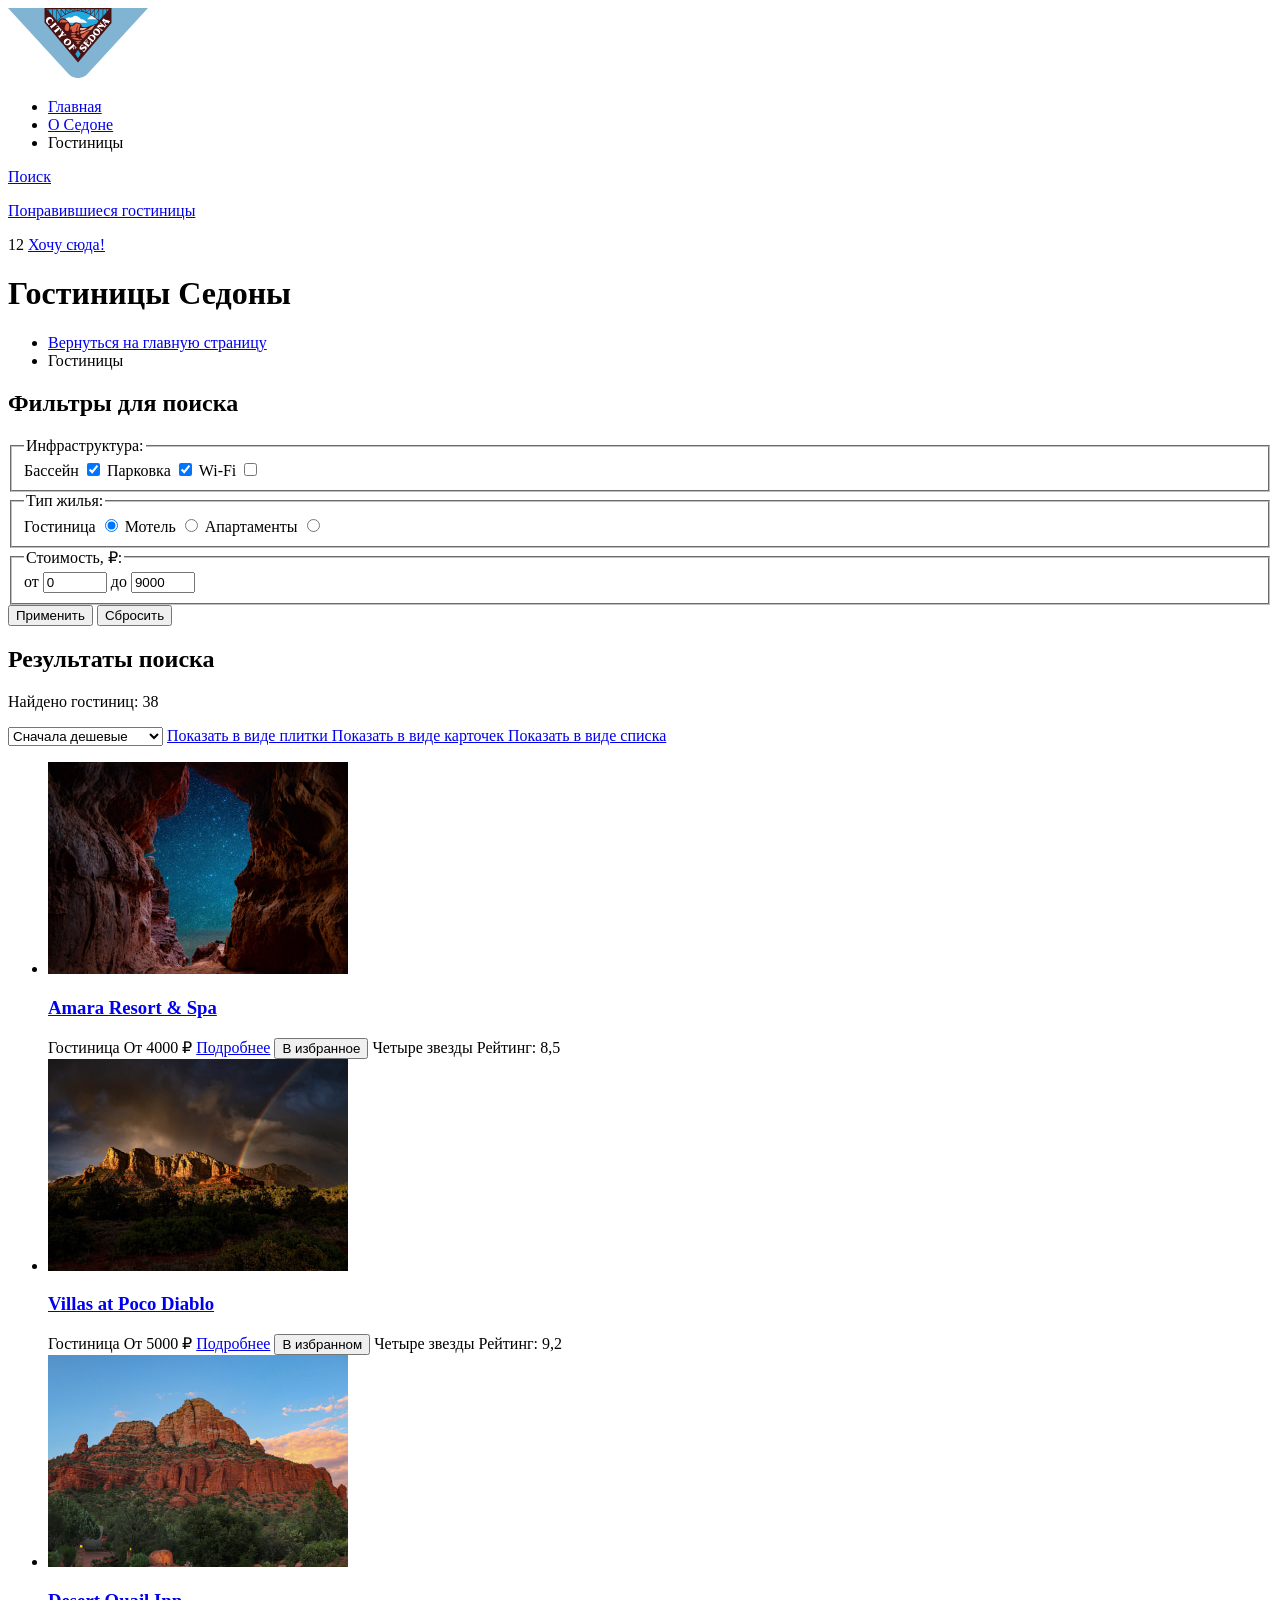
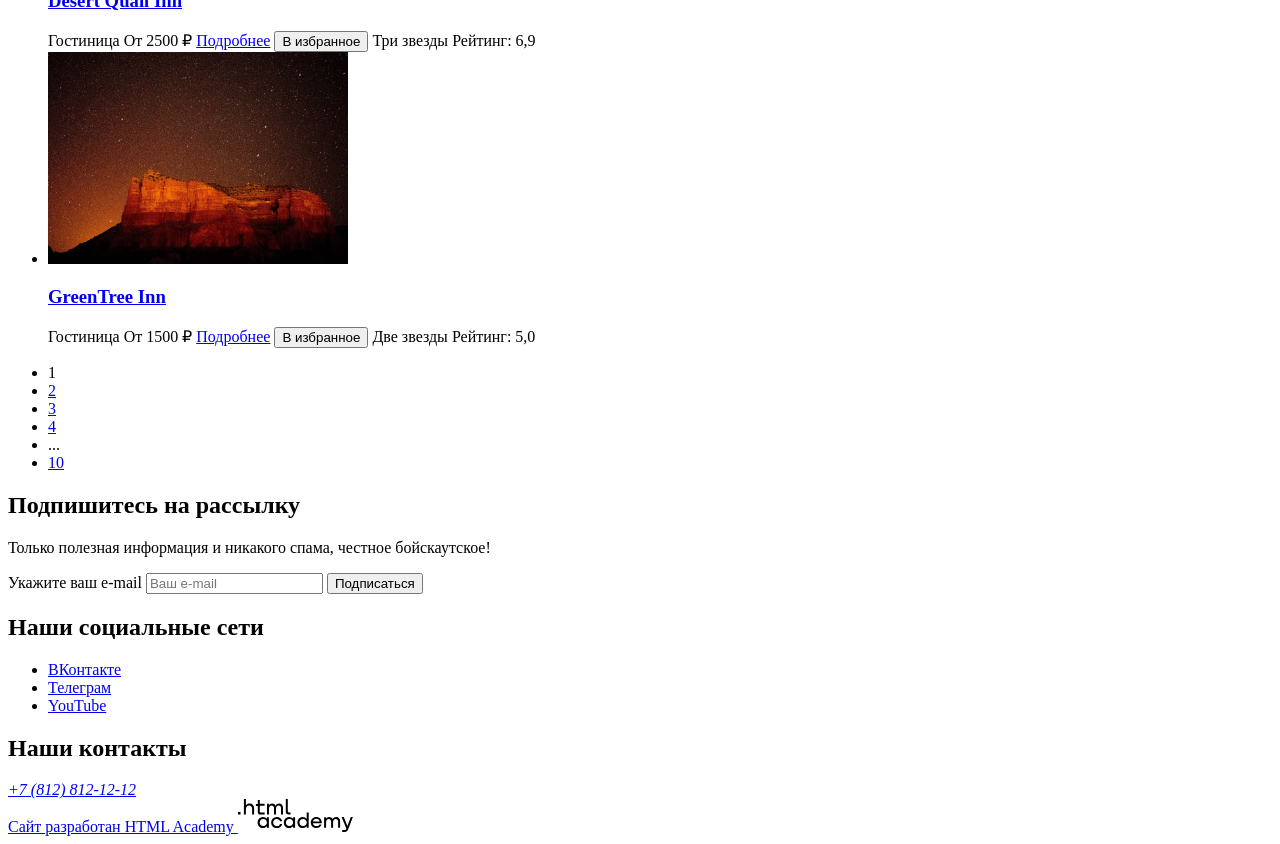
==== catalog.html @ fbaac744 "Добавляет разметку всех страниц и графику" ====
<!DOCTYPE html>
<html lang="ru">
  <head>
    <meta charset="utf-8">
    <title>
      HTML Academy: Седона
    </title>
  </head>
  <body>
    <header class="page-header">
      <a class="header-logo" href="index.html">
        <img class="header-logo-image" src="images/content/sedona-logo.svg" width="140" height="70" alt="Логотип города Седона">
      </a>
      <nav class="navigation">
        <ul class="navigation-list">
          <li class="navigation-item">
            <a href="index.html" class="navigation-link">
              Главная
            </a>
          </li>
          <li class="navigation-item">
            <a href="#" class="navigation-link">
              О Седоне
            </a>
          </li>
          <li class="navigation-item">
            <a class="navigation-link navigation-link-current">
              Гостиницы
            </a>
          </li>
        </ul>
        <a href="#" class="navigation-link">
          <p class="visually-hidden">
            Поиск
          </p>
        </a>
        <a href="#" class="navigation-link">
          <p class="visually-hidden">
            Понравившиеся гостиницы
          </p>
        </a>
        <span class="hotel-number">
          12
        </span>
        <a href="#" class="button">
          Хочу сюда!
        </a>
      </nav>
    </header>
    <main class="main-catalog">
      <header class="main-header">
        <h1 class="main-header-title">
          Гостиницы Седоны
        </h1>
        <ul class="breadcrumbs">
          <li class="breadcrumbs-item">
            <a class="breadcrumbs-link" href="index.html">
              Вернуться на главную страницу
            </a>
          </li>
          <li class="breadcrumbs-item">
            <a class="breadcrumbs-link">
              Гостиницы
            </a>
          </li>
        </ul>
      </header>
      <section class="search-filters">
        <h2 class="visually-hidden">
          Фильтры для поиска
        </h2>
        <form class="search-form" action="https://echo.htmlacademy.ru/" method="get">
          <fieldset class="infrastructure-filters">
            <legend class="infrastructure-title">
              Инфраструктура:
            </legend>
            <label class="control-name" for="swimming-pool">
              Бассейн
            </label>
            <input class="control" type="checkbox" id="swimming-pool" name="swimming-pool" checked>
            <label class="control-name" for="parking">
              Парковка
            </label>
            <input class="control" type="checkbox" id="parking" name="parking" checked>
            <label class="control-name" for="wi-fi">
              Wi-Fi
            </label>
            <input class="control" type="checkbox" id="wi-fi" name="wi-fi">
          </fieldset>
          <fieldset class="housing-filters">
            <legend class="housing-title">
              Тип жилья:
            </legend>
            <label class="control-name" for="hotel">
              Гостиница
            </label>
            <input class="control" type="radio" name="housing-type" id="hotel" value="hotel" checked>
            <label class="control-name" for="motel">
              Мотель
            </label>
            <input class="control" type="radio" name="housing-type" id="motel" value="motel">
            <label class="control-name" for="apartment">
              Апартаменты
            </label>
            <input class="control" type="radio" name="housing-type" id="apartment" value="apartment">
          </fieldset>
          <fieldset class="price">
            <legend class="price-title">
              Стоимость, ₽:
            </legend>
            <label for="price-min">
              от
            </label>
            <input class="price-range" type="number" id="price-min" name="price-min" min="0" max="9000" value="0">
            <label for="price-max">
              до
            </label>
            <input class="price-range" type="number" id="price-max" name="price-max" min="0" max="9000" value="9000">
          </fieldset>
          <button class="button" type="submit">
            Применить
          </button>
          <button class="button" type="reset">
            Сбросить
          </button>
        </form>
      </section>
      <section class="hotels-found">
        <h2 class="visually-hidden">
          Результаты поиска
        </h2>
        <p class="hotels-number">
          Найдено гостиниц: 38
        </p>
        <select class="sort-order" name="sort-order" aria-label="Сортировка">
          <option value="cheap">Сначала дешевые</option>
          <option value="expensive">Сначала дорогие</option>
          <option value="popular">Сначала популярные</option>
        </select>
        <a href="catalog.html?view=tile" class="button button-active">
          <span class="visually-hidden">
            Показать в виде плитки
          </span>
        </a>
        <a href="catalog.html?view=card" class="button">
          <span class="visually-hidden">
            Показать в виде карточек
          </span>
        </a>
        <a href="catalog.html?view=list" class="button">
          <span class="visually-hidden">
            Показать в виде списка
          </span>
        </a>
        <ul class="housing-card-list">
          <li class="housing-card">
            <a class="housing-card-link" href="#">
              <img class="housing-card-image" src="images/content/amara-resort-spa.jpg" width="300" height="212" alt="Ущелье на фоне звёздного неба">
              <h3 class="housing-card-title">
                Amara Resort & Spa
              </h3>
            </a>
            <span class="housing-card-type">Гостиница</span>
            <span class="housing-card-price">От 4000 ₽</span>
            <a class="button" href="#">Подробнее</a>
            <button class="button add-to-favourite" type="button">
              В избранное
            </button>
            <span class="rating-stars">
              <span class="visually-hidden">Четыре звезды</span>
            </span>
            <span class="housing-card-rating">
              Рейтинг: 8,5
            </span>
          </li>
          <li class="housing-card">
            <a class="housing-card-link" href="#">
              <img class="housing-card-image" src="images/content/villas-poco-diablo.jpg" width="300" height="212" alt="Скалы на фоне радуги">
              <h3 class="housing-card-title">
                Villas at Poco Diablo
              </h3>
            </a>
            <span class="housing-card-type">Гостиница</span>
            <span class="housing-card-price">От 5000 ₽</span>
            <a class="button" href="#">Подробнее</a>
            <button class="button favourite" type="button">
              В избранном
            </button>
            <span class="rating-stars">
              <span class="visually-hidden">Четыре звезды</span>
            </span>
            <span class="housing-card-rating">
              Рейтинг: 9,2
            </span>
          </li>
          <li class="housing-card">
            <a class="housing-card-link" href="#">
              <img class="housing-card-image" src="images/content/desert-quail-inn.jpg" width="300" height="212" alt="Скалы, покрытые зеленью">
              <h3 class="housing-card-title">
                Desert Quail Inn
              </h3>
            </a>
            <span class="housing-card-type">Гостиница</span>
            <span class="housing-card-price">От 2500 ₽</span>
            <a class="button" href="#">Подробнее</a>
            <button class="button add-to-favourite" type="button">
              В избранное
            </button>
            <span class="rating-stars">
              <span class="visually-hidden">Три звезды</span>
            </span>
            <span class="housing-card-rating">
              Рейтинг: 6,9
            </span>
          </li>
          <li class="housing-card">
            <a class="housing-card-link" href="#">
              <img class="housing-card-image" src="images/content/greentree-inn.jpg" width="300" height="212" alt="Скалы на фоне звёздного неба">
              <h3 class="housing-card-title">
                GreenTree Inn
              </h3>
            </a>
            <span class="housing-card-type">Гостиница</span>
            <span class="housing-card-price">От 1500 ₽</span>
            <a class="button" href="#">Подробнее</a>
            <button class="button add-to-favourite" type="button">
              В избранное
            </button>
            <span class="rating-stars">
              <span class="visually-hidden">Две звезды</span>
            </span>
            <span class="housing-card-rating">
              Рейтинг: 5,0
            </span>
          </li>
        </ul>
        <ul class="pagination">
          <li class="pagination-item">
            <a class="pagination-link pagination-current">
              1
            </a>
          </li>
          <li class="pagination-item">
            <a class="pagination-link" href="#">
              2
            </a>
          </li>
          <li class="pagination-item">
            <a class="pagination-link" href="#">
              3
            </a>
          </li>
          <li class="pagination-item">
            <a class="pagination-link" href="#">
              4
            </a>
          </li>
          <li class="pagination-item">
            <span class="pagination-dots">
              ...
            </span>
          </li>
          <li class="pagination-item">
            <a class="pagination-link" href="#">
              10
            </a>
          </li>
        </ul>
      </section>
      <section class="subscription">
        <h2 class="subscription-title">
          Подпишитесь на рассылку
        </h2>
        <p class="subscription-subtitle">
          Только полезная информация и никакого спама, честное бойскаутское!
        </p>
        <form class="subscription-form" action="https://echo.htmlacademy.ru/" method="post">
          <label class="visually-hidden" for="user-email">
            Укажите ваш e-mail
          </label>
          <input class="email-field" type="email" name="user-email" id="user-email" placeholder="Ваш e-mail" required>
          <button class="button" type="submit">
            Подписаться
          </button>
        </form>
      </section>
    </main>
    <footer class="page-footer">
    <section class="socials">
      <h2 class="visually-hidden">
        Наши социальные сети
      </h2>
      <ul class="socials-list">
        <li class="socials-item">
          <a href="https://vk.com/htmlacademy">
            <span class="visually-hidden">
              ВКонтакте
            </span>
          </a>
        </li>
        <li class="socials-item">
          <a href="https://t.me/htmlacademy">
            <span class="visually-hidden">
              Телеграм
            </span>
          </a>
        </li>
        <li class="socials-item">
          <a href="https://www.youtube.com/user/htmlacademyru">
            <span class="visually-hidden" lang="en">
              YouTube
            </span>
          </a>
        </li>
      </ul>
    </section>
    <section class="contacts">
      <h2 class="visually-hidden">
        Наши контакты
      </h2>
      <address class="contacts-address">
        <a class="contacts-phone" href="tel:+78128121212">
          +7 (812) 812-12-12
        </a>
      </address>
    </section>
    <a class="developer-link" href="https://htmlacademy.ru/intensive/htmlcss">
      <span class="visually-hidden">
        Сайт разработан HTML Academy
      </span>
      <img class="html-academy-logo" src="images/content/html-academy-logo.svg" width="115" height="33" alt="Логотип разработчика">
    </a>
    </footer>
  </body>
</html>
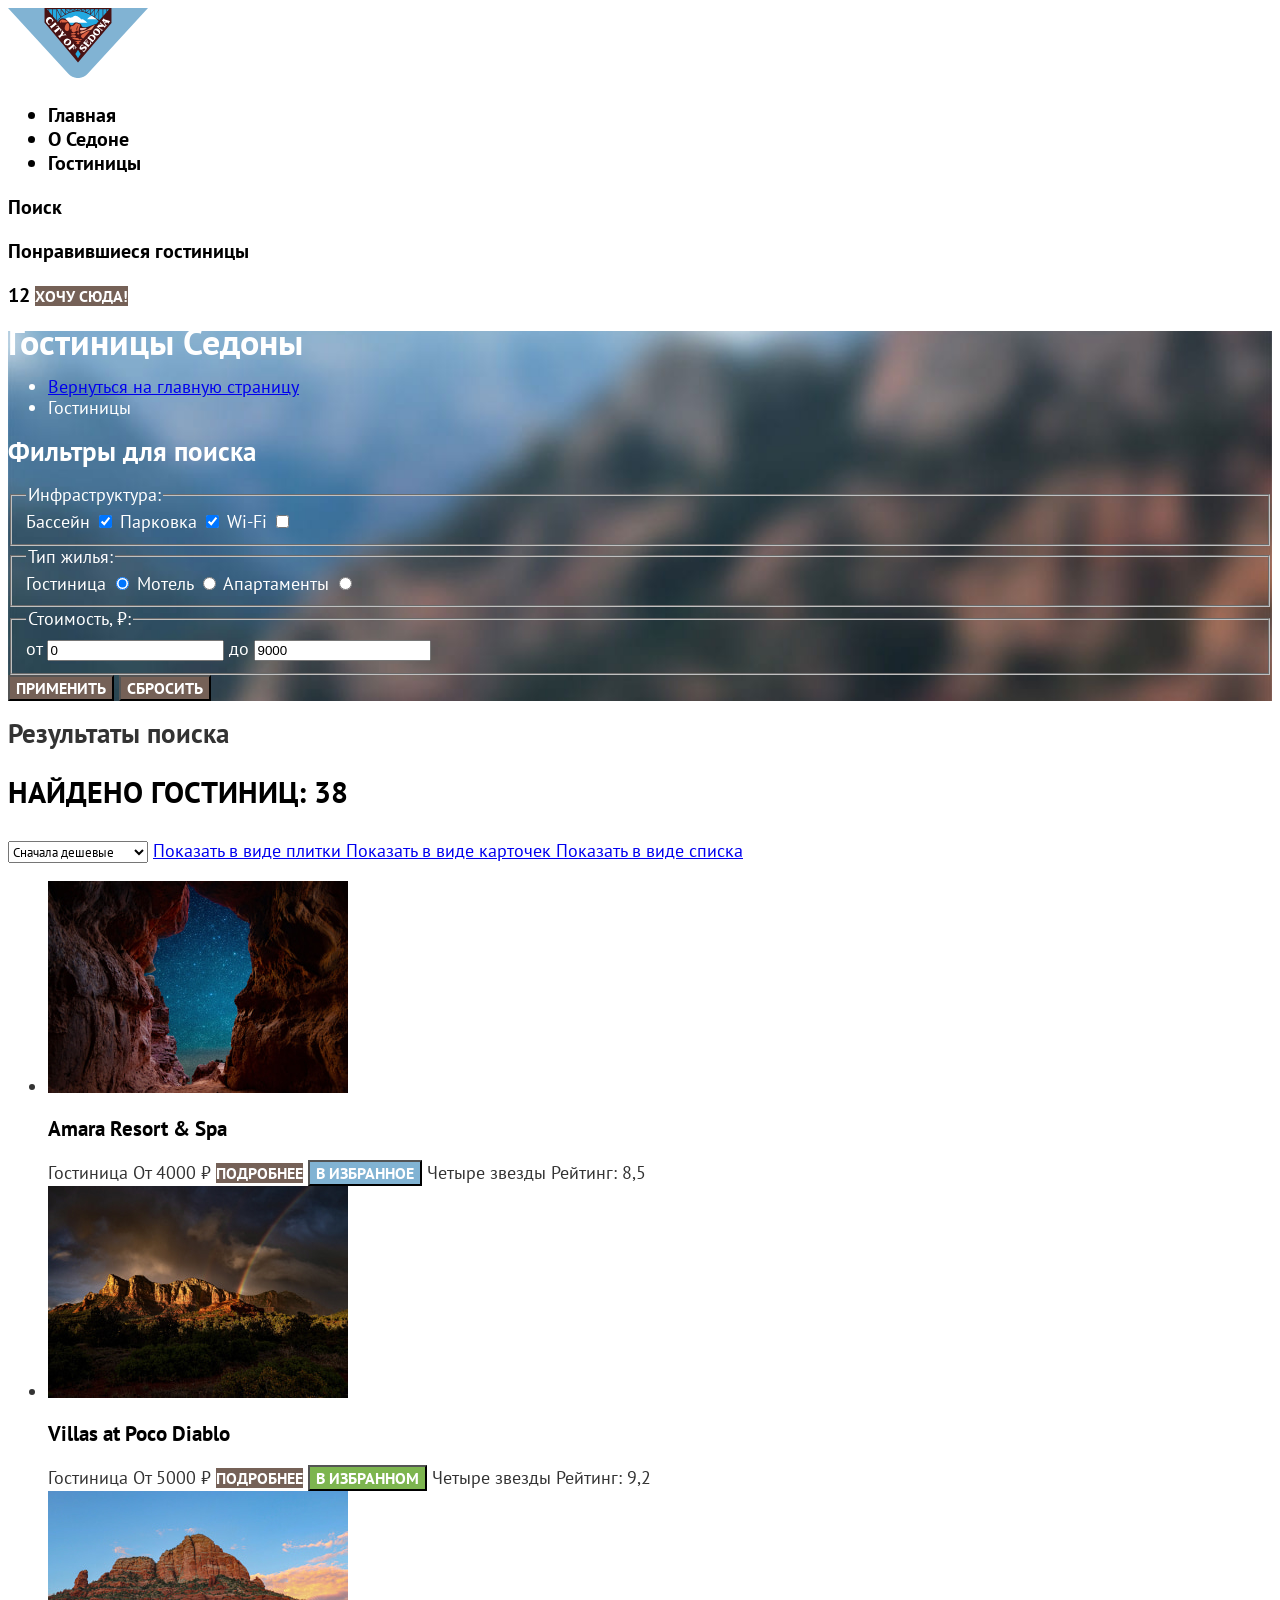
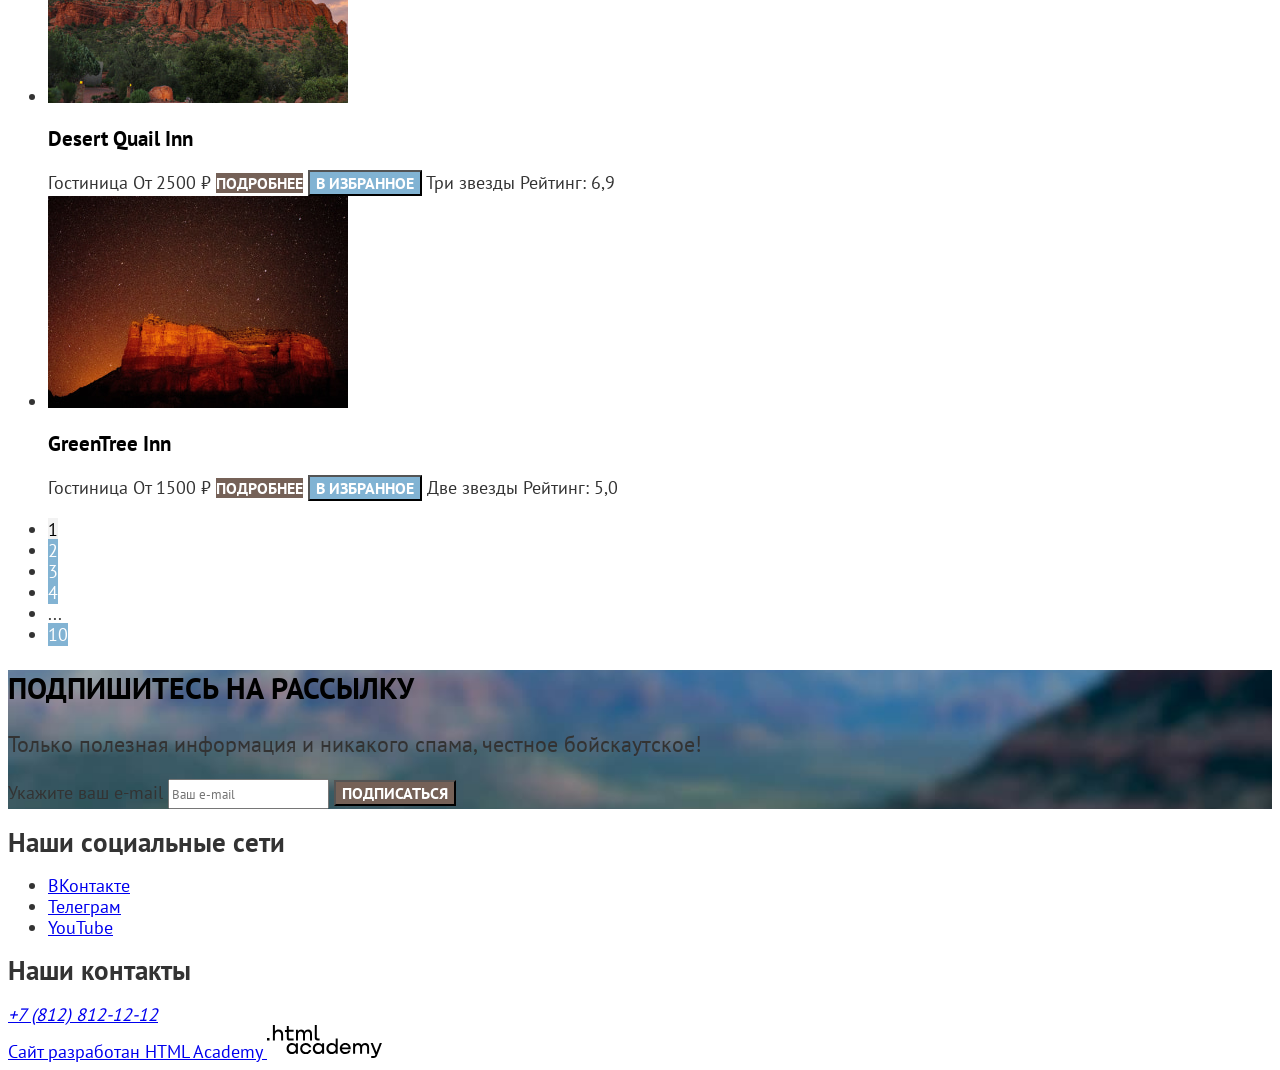
==== commit eb78f14d: "Исправляет разметку, добавляет базовую стилизацию" ====
--- a/catalog.html
+++ b/catalog.html
@@ -5,6 +5,7 @@
     <title>
       HTML Academy: Седона
     </title>
+    <link rel="stylesheet" href="styles/styles.css">
   </head>
   <body>
     <header class="page-header">
@@ -48,106 +49,111 @@
       </nav>
     </header>
     <main class="main-catalog">
-      <header class="main-header">
-        <h1 class="main-header-title">
-          Гостиницы Седоны
-        </h1>
-        <ul class="breadcrumbs">
-          <li class="breadcrumbs-item">
-            <a class="breadcrumbs-link" href="index.html">
-              Вернуться на главную страницу
-            </a>
-          </li>
-          <li class="breadcrumbs-item">
-            <a class="breadcrumbs-link">
-              Гостиницы
-            </a>
-          </li>
-        </ul>
-      </header>
-      <section class="search-filters">
-        <h2 class="visually-hidden">
-          Фильтры для поиска
-        </h2>
-        <form class="search-form" action="https://echo.htmlacademy.ru/" method="get">
-          <fieldset class="infrastructure-filters">
-            <legend class="infrastructure-title">
-              Инфраструктура:
-            </legend>
-            <label class="control-name" for="swimming-pool">
-              Бассейн
-            </label>
-            <input class="control" type="checkbox" id="swimming-pool" name="swimming-pool" checked>
-            <label class="control-name" for="parking">
-              Парковка
-            </label>
-            <input class="control" type="checkbox" id="parking" name="parking" checked>
-            <label class="control-name" for="wi-fi">
-              Wi-Fi
-            </label>
-            <input class="control" type="checkbox" id="wi-fi" name="wi-fi">
-          </fieldset>
-          <fieldset class="housing-filters">
-            <legend class="housing-title">
-              Тип жилья:
-            </legend>
-            <label class="control-name" for="hotel">
-              Гостиница
-            </label>
-            <input class="control" type="radio" name="housing-type" id="hotel" value="hotel" checked>
-            <label class="control-name" for="motel">
-              Мотель
-            </label>
-            <input class="control" type="radio" name="housing-type" id="motel" value="motel">
-            <label class="control-name" for="apartment">
-              Апартаменты
-            </label>
-            <input class="control" type="radio" name="housing-type" id="apartment" value="apartment">
-          </fieldset>
-          <fieldset class="price">
-            <legend class="price-title">
-              Стоимость, ₽:
-            </legend>
-            <label for="price-min">
-              от
-            </label>
-            <input class="price-range" type="number" id="price-min" name="price-min" min="0" max="9000" value="0">
-            <label for="price-max">
-              до
-            </label>
-            <input class="price-range" type="number" id="price-max" name="price-max" min="0" max="9000" value="9000">
-          </fieldset>
-          <button class="button" type="submit">
-            Применить
-          </button>
-          <button class="button" type="reset">
-            Сбросить
-          </button>
-        </form>
-      </section>
-      <section class="hotels-found">
+      <div class="search-wrapper">
+        <header class="main-header color-second">
+          <h1 class="main-header-title">
+            Гостиницы Седоны
+          </h1>
+          <ul class="breadcrumbs">
+            <li class="breadcrumbs-item">
+              <a class="breadcrumbs-link" href="index.html">
+                Вернуться на главную страницу
+              </a>
+            </li>
+            <li class="breadcrumbs-item">
+              <a class="breadcrumbs-link">
+                Гостиницы
+              </a>
+            </li>
+          </ul>
+        </header>
+        <section class="search-filters color-second">
+          <h2 class="visually-hidden">
+            Фильтры для поиска
+          </h2>
+          <form class="search-form" action="https://echo.htmlacademy.ru/" method="get">
+            <fieldset class="infrastructure-filters">
+              <legend class="infrastructure-title">
+                Инфраструктура:
+              </legend>
+              <label class="control-name" for="swimming-pool">
+                Бассейн
+              </label>
+              <input class="control" type="checkbox" id="swimming-pool" name="swimming-pool" checked>
+              <label class="control-name" for="parking">
+                Парковка
+              </label>
+              <input class="control" type="checkbox" id="parking" name="parking" checked>
+              <label class="control-name" for="wi-fi">
+                Wi-Fi
+              </label>
+              <input class="control" type="checkbox" id="wi-fi" name="wi-fi">
+            </fieldset>
+            <fieldset class="housing-filters">
+              <legend class="housing-title">
+                Тип жилья:
+              </legend>
+              <label class="control-name" for="hotel">
+                Гостиница
+              </label>
+              <input class="control" type="radio" name="housing-type" id="hotel" value="hotel" checked>
+              <label class="control-name" for="motel">
+                Мотель
+              </label>
+              <input class="control" type="radio" name="housing-type" id="motel" value="motel">
+              <label class="control-name" for="apartment">
+                Апартаменты
+              </label>
+              <input class="control" type="radio" name="housing-type" id="apartment" value="apartment">
+            </fieldset>
+            <fieldset class="price">
+              <legend class="price-title">
+                Стоимость, ₽:
+              </legend>
+              <label for="price-min">
+                от
+              </label>
+              <input class="price-range" type="number" id="price-min" name="price-min" min="0" value="0">
+              <label for="price-max">
+                до
+              </label>
+              <input class="price-range" type="number" id="price-max" name="price-max" min="0" value="9000">
+            </fieldset>
+            <button class="button" type="submit">
+              Применить
+            </button>
+            <button class="button" type="reset">
+              Сбросить
+            </button>
+          </form>
+        </section>
+      </div>
+      <section class="search-results">
         <h2 class="visually-hidden">
           Результаты поиска
         </h2>
-        <p class="hotels-number">
-          Найдено гостиниц: 38
+        <p class="search-results-title">
+          Найдено гостиниц:
+          <span class="hotels-number">
+            38
+          </span>
         </p>
         <select class="sort-order" name="sort-order" aria-label="Сортировка">
           <option value="cheap">Сначала дешевые</option>
           <option value="expensive">Сначала дорогие</option>
           <option value="popular">Сначала популярные</option>
         </select>
-        <a href="catalog.html?view=tile" class="button button-active">
+        <a href="catalog.html?view=tile" class="view-button button-active">
           <span class="visually-hidden">
             Показать в виде плитки
           </span>
         </a>
-        <a href="catalog.html?view=card" class="button">
+        <a href="catalog.html?view=card" class="view-button">
           <span class="visually-hidden">
             Показать в виде карточек
           </span>
         </a>
-        <a href="catalog.html?view=list" class="button">
+        <a href="catalog.html?view=list" class="view-button">
           <span class="visually-hidden">
             Показать в виде списка
           </span>
@@ -286,7 +292,6 @@
       </section>
     </main>
     <footer class="page-footer">
-    <section class="socials">
       <h2 class="visually-hidden">
         Наши социальные сети
       </h2>
@@ -313,8 +318,6 @@
           </a>
         </li>
       </ul>
-    </section>
-    <section class="contacts">
       <h2 class="visually-hidden">
         Наши контакты
       </h2>
@@ -323,13 +326,12 @@
           +7 (812) 812-12-12
         </a>
       </address>
-    </section>
-    <a class="developer-link" href="https://htmlacademy.ru/intensive/htmlcss">
-      <span class="visually-hidden">
-        Сайт разработан HTML Academy
-      </span>
-      <img class="html-academy-logo" src="images/content/html-academy-logo.svg" width="115" height="33" alt="Логотип разработчика">
-    </a>
+      <a class="developer-link" href="https://htmlacademy.ru/intensive/htmlcss">
+        <span class="visually-hidden">
+          Сайт разработан HTML Academy
+        </span>
+        <img class="html-academy-logo" src="images/content/html-academy-logo.svg" width="115" height="33" alt="Логотип разработчика">
+      </a>
     </footer>
   </body>
 </html>
--- a/styles/styles.css
+++ b/styles/styles.css
@@ -0,0 +1,162 @@
+@font-face {
+  font-family: "PT Sans";
+  font-style: normal;
+  font-weight: 400;
+  src: url(../fonts/ptsans-400.woff2) format("woff2");
+  font-display: swap;
+}
+
+@font-face {
+  font-family: "PT Sans";
+  font-style: normal;
+  font-weight: 700;
+  src: url(../fonts/ptsans-700.woff2) format("woff2");
+  font-display: swap;
+}
+
+body {
+  font-family: "PT Sans", "Arial", sans-serif;
+  font-size: 18px;
+  line-height: 21px;
+  font-weight: 400;
+  color: #333333;
+  background-color: #ffffff;
+}
+
+.page-header {
+  font-size: 20px;
+  line-height: 24px;
+  font-weight: 700;
+  color: #000000;
+}
+
+.navigation-link {
+  color: inherit;
+  text-decoration: none;
+}
+
+.button {
+  font-family: inherit;
+  font-size: 16px;
+  line-height: 20px;
+  font-weight: 700;
+  color: #ffffff;
+  background-color: #756157;
+  text-decoration: none;
+  text-transform: uppercase;
+}
+
+.favourite {
+  background-color: #7db54f;
+}
+
+.add-to-favourite {
+  background-color: #81B3D3;
+}
+
+.hero {
+  background-color: #8db7cf;
+  background-image: url("../images/background/hero-background.jpg"), url("../images/background/divider.svg");
+  background-position: center top, center bottom;
+  background-size: cover, 100% auto;
+  background-repeat: no-repeat, no-repeat;
+}
+
+.advantages-item {
+  background-color: #f0f6fa;
+}
+
+.advantages-item:first-child,
+.advantages-item:last-child {
+  background-color: #82b3d3;
+}
+
+.advantages-item:nth-child(3) {
+  background-color: #e6f0f6;
+}
+
+.services-item:first-child,
+.services-item:last-child {
+  background-color: #f0f6fa;
+}
+
+.subscription {
+  background-color: #81B3D3;
+  background-image: url(../images/background/subscribe-background.jpg);
+  background-position: center center;
+  background-size: cover;
+  background-repeat: no-repeat;
+}
+
+.search-wrapper {
+  background-color: #81B3D3;
+  background-image: url(../images/background/catalog-background.jpg);
+  background-position: center center;
+  background-size: cover;
+  background-repeat: no-repeat;
+}
+
+.advantages-title,
+.services-title,
+.apartment-search-title,
+.subscription-title,
+.search-results-title {
+  font-size: 30px;
+  line-height: 36px;
+  font-weight: 700;
+  color: #000000;
+  text-transform: uppercase;
+}
+
+.advantages-subtitle,
+.services-subtitle,
+.apartment-search-subtitle,
+.subscription-subtitle {
+  font-size: 22px;
+  line-height: 26px;
+}
+
+.advantages-item-title,
+.services-item-title {
+  font-size: 24px;
+  line-height: 28px;
+  font-weight: 700;
+  color: #000000;
+  text-transform: uppercase;
+}
+
+.search-button,
+.subscription-button {
+  font-size: 20px;
+  line-height: 36px;
+}
+
+.email-field,
+.price {
+  font-family: inherit;
+  line-height: 24px;
+}
+
+.sort-order {
+  font-family: inherit;
+}
+
+.color-second {
+  color: #ffffff;
+}
+
+.pagination-link {
+  color: #ffffff;
+  background-color: #82b3d3;
+  text-decoration: none;
+}
+
+.housing-card-link {
+  color: #000000;
+  text-decoration: none;
+}
+
+.pagination-current {
+  color: #000000;
+  background-color: #f2f2f2;
+}
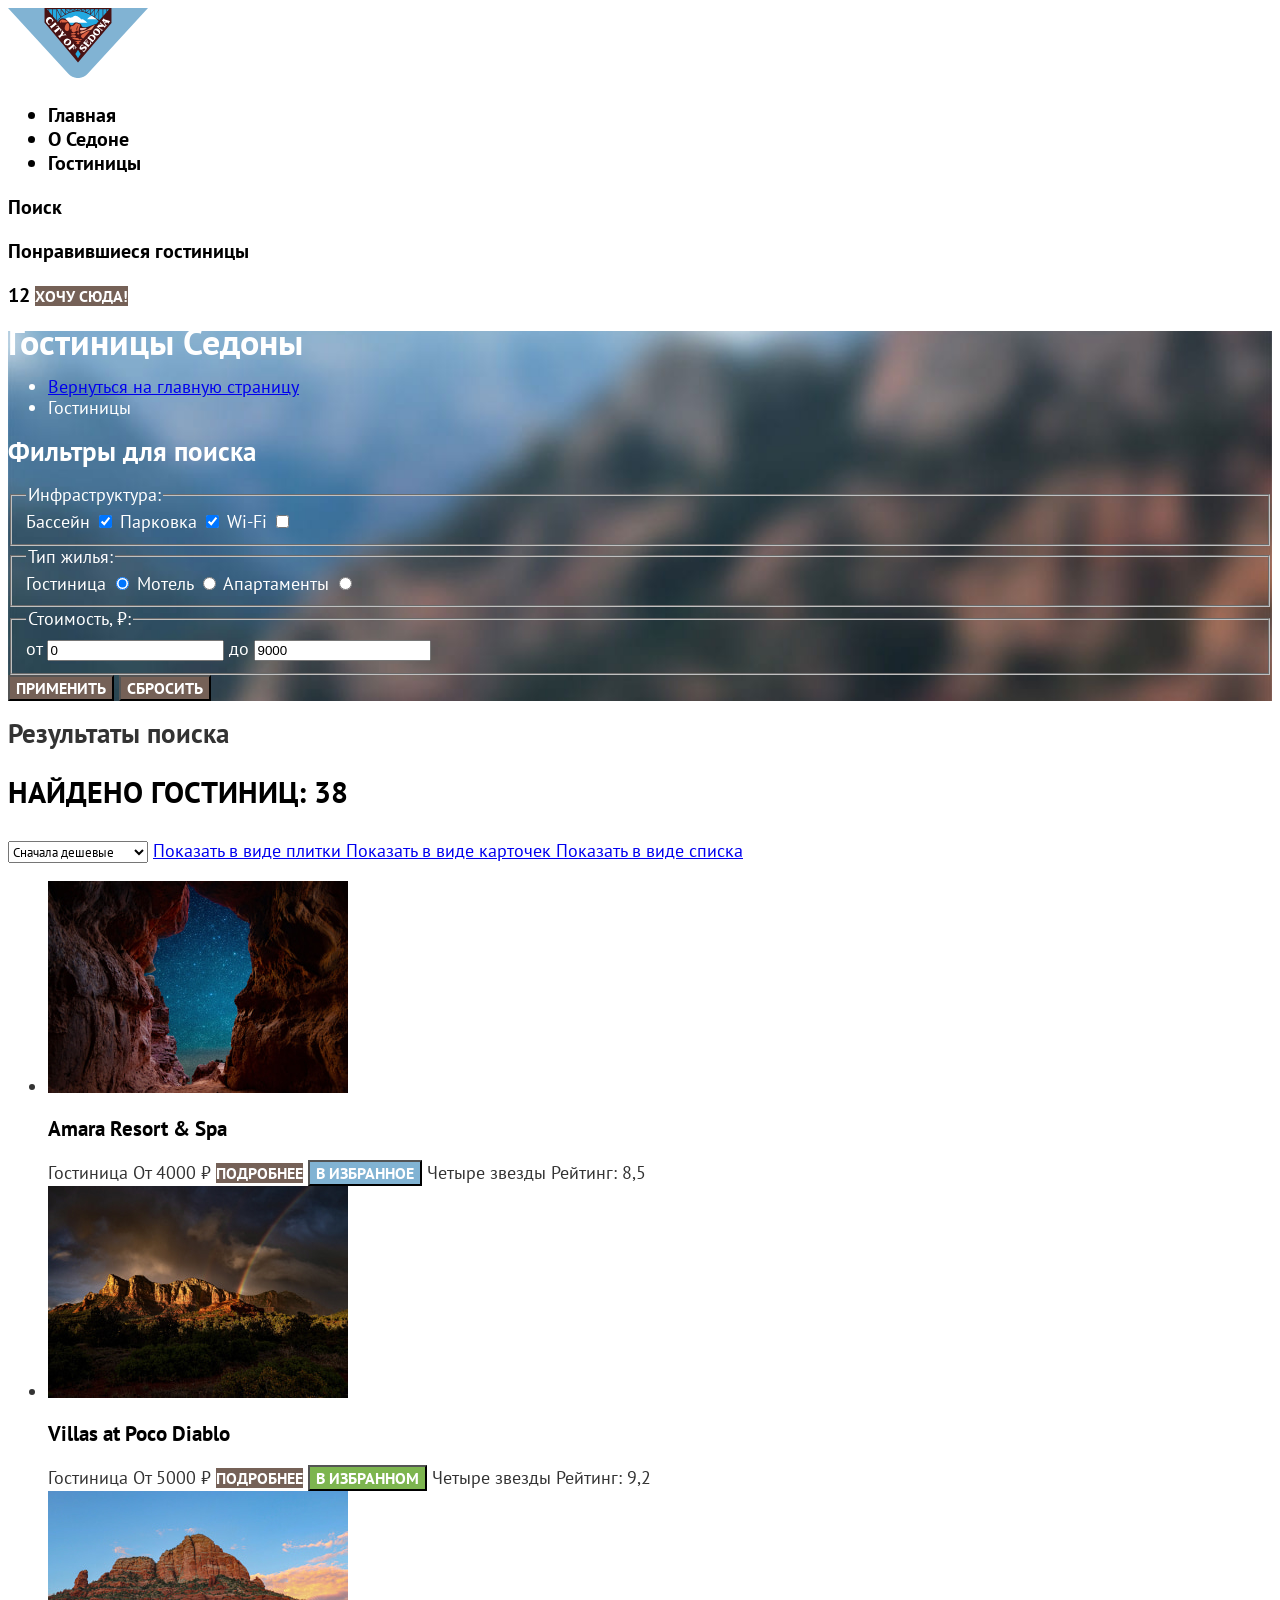
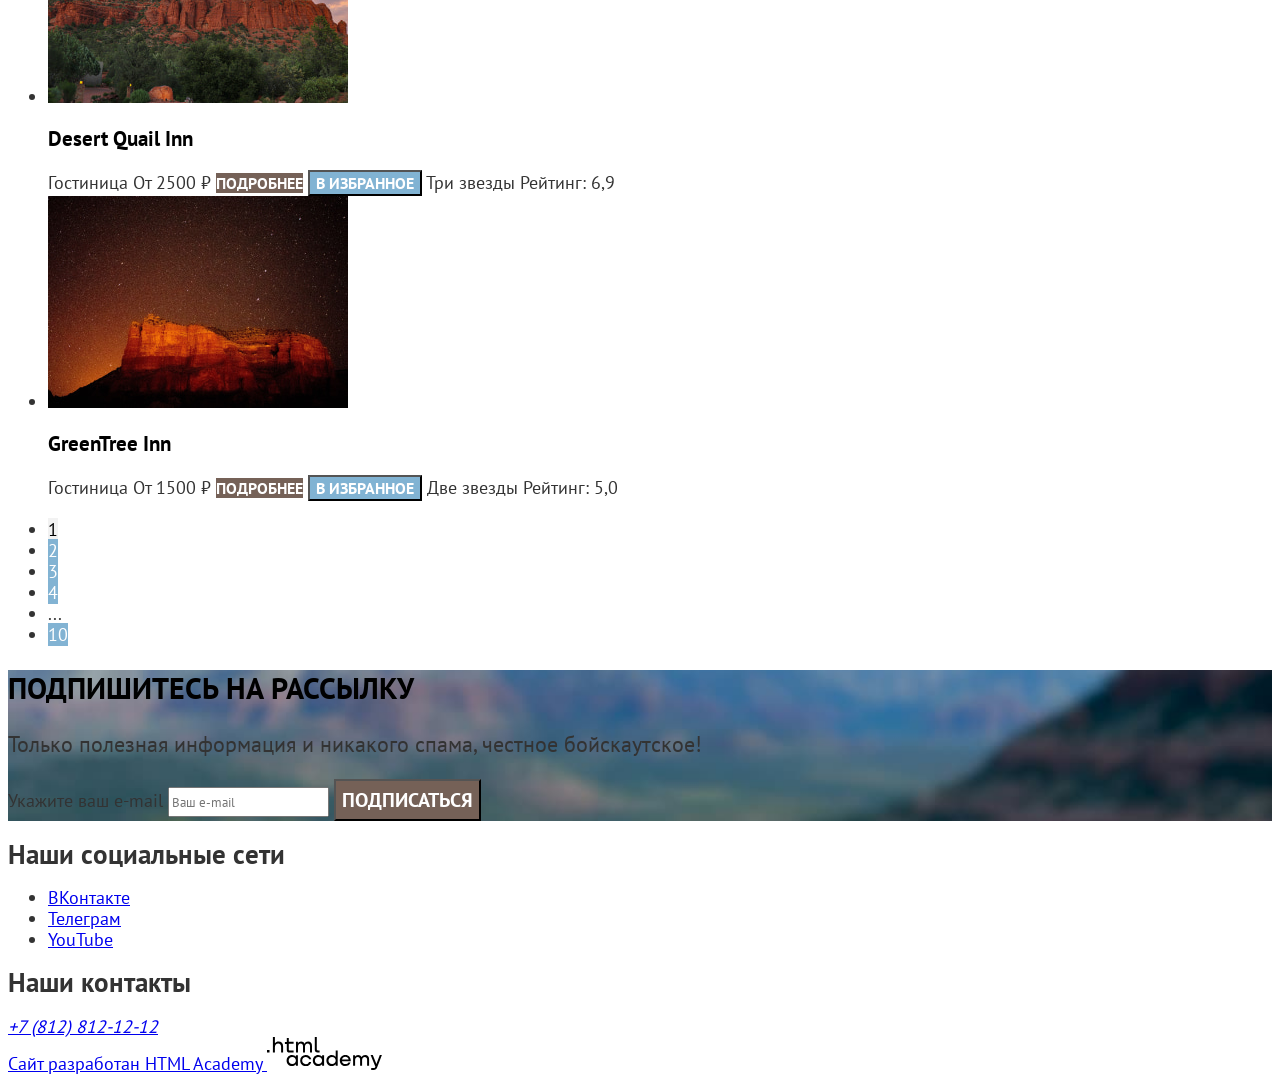
==== commit 8060fff5: "Заканчивает базовую стилизацию" ====
--- a/catalog.html
+++ b/catalog.html
@@ -73,7 +73,7 @@
           </h2>
           <form class="search-form" action="https://echo.htmlacademy.ru/" method="get">
             <fieldset class="infrastructure-filters">
-              <legend class="infrastructure-title">
+              <legend class="filter-name">
                 Инфраструктура:
               </legend>
               <label class="control-name" for="swimming-pool">
@@ -90,7 +90,7 @@
               <input class="control" type="checkbox" id="wi-fi" name="wi-fi">
             </fieldset>
             <fieldset class="housing-filters">
-              <legend class="housing-title">
+              <legend class="filter-name">
                 Тип жилья:
               </legend>
               <label class="control-name" for="hotel">
@@ -107,7 +107,7 @@
               <input class="control" type="radio" name="housing-type" id="apartment" value="apartment">
             </fieldset>
             <fieldset class="price">
-              <legend class="price-title">
+              <legend class="filter-name">
                 Стоимость, ₽:
               </legend>
               <label for="price-min">
@@ -119,10 +119,10 @@
               </label>
               <input class="price-range" type="number" id="price-max" name="price-max" min="0" value="9000">
             </fieldset>
-            <button class="button" type="submit">
+            <button class="button apply-button" type="submit">
               Применить
             </button>
-            <button class="button" type="reset">
+            <button class="button reset-button" type="reset">
               Сбросить
             </button>
           </form>
@@ -285,7 +285,7 @@
             Укажите ваш e-mail
           </label>
           <input class="email-field" type="email" name="user-email" id="user-email" placeholder="Ваш e-mail" required>
-          <button class="button" type="submit">
+          <button class="button subscription-button" type="submit">
             Подписаться
           </button>
         </form>
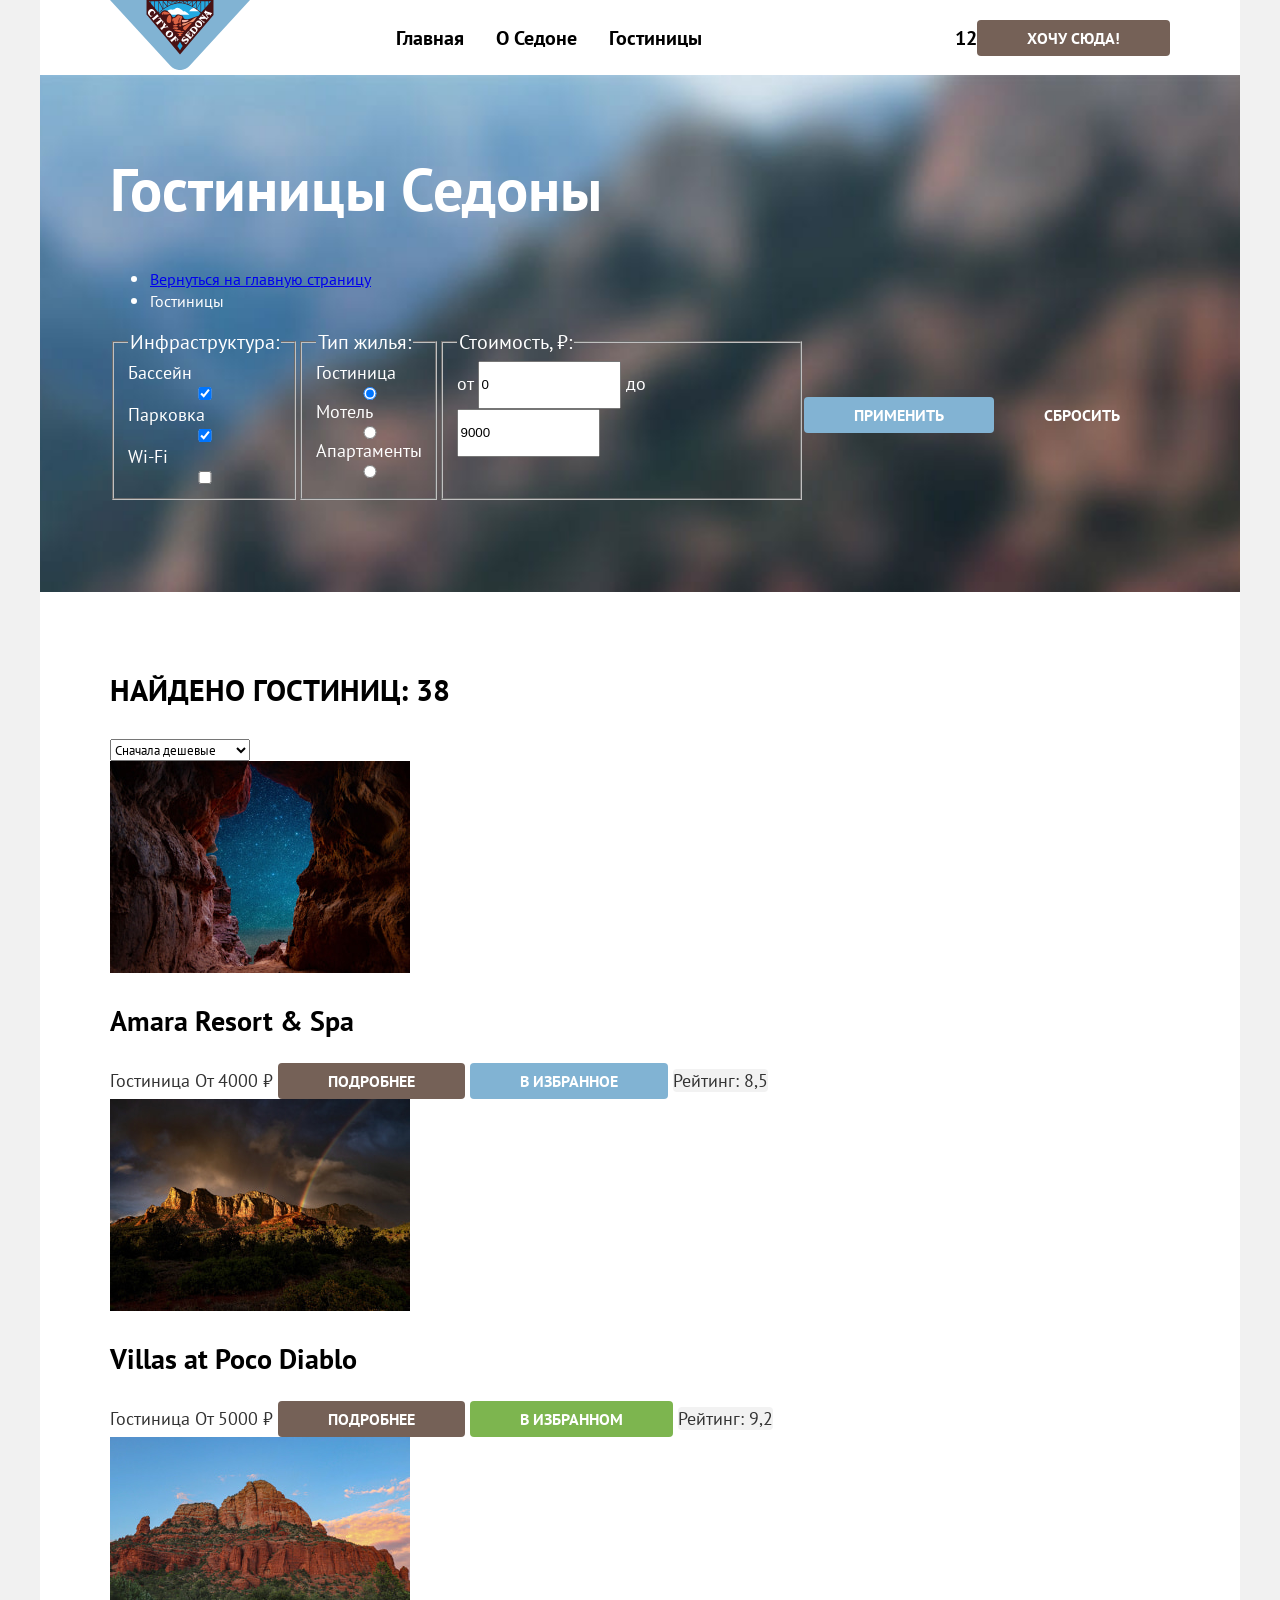
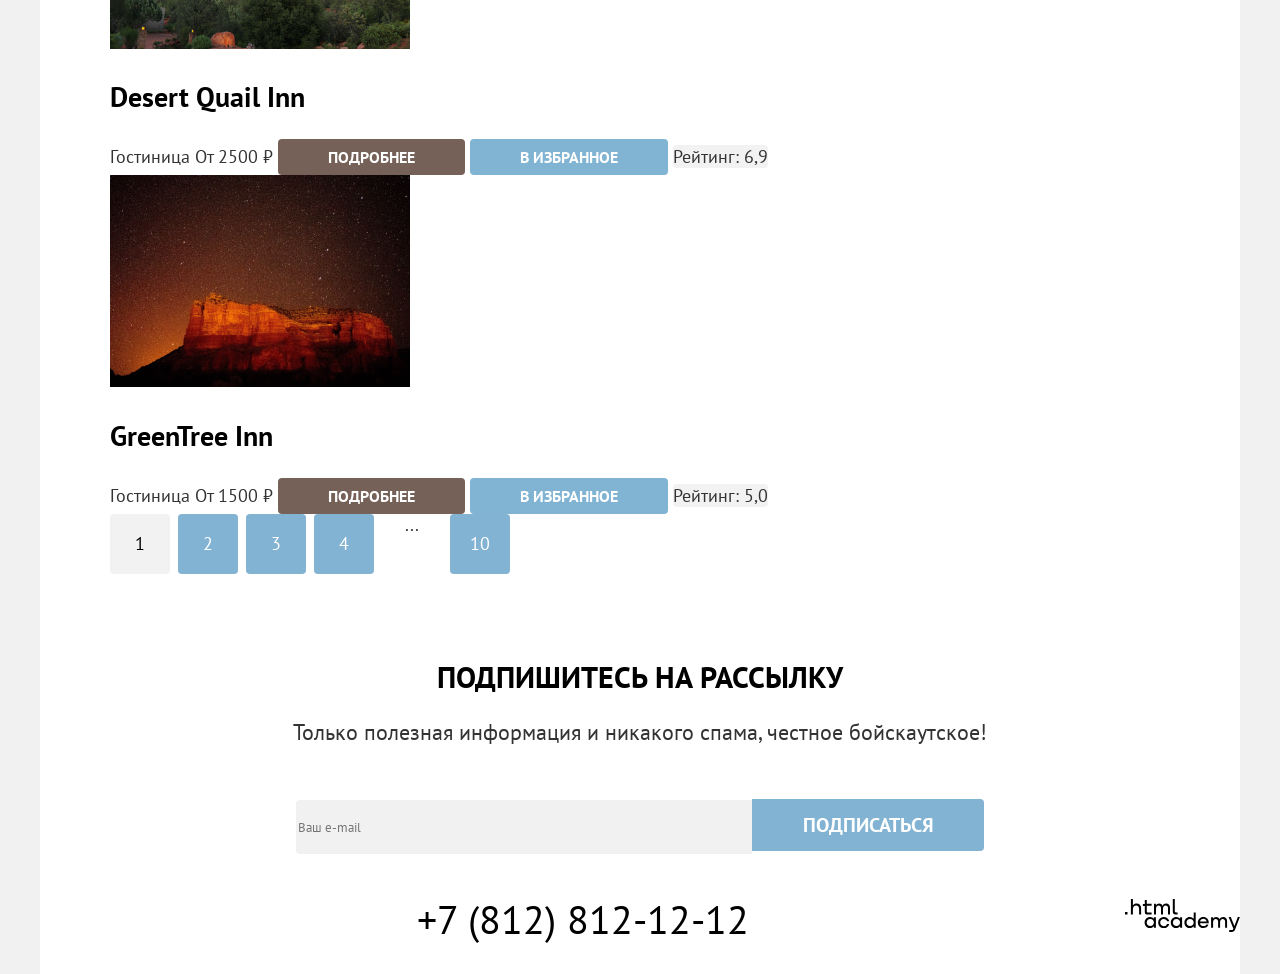
==== commit 1b68c5c3: "Начинает работать с сетками страниц" ====
--- a/catalog.html
+++ b/catalog.html
@@ -8,330 +8,332 @@
     <link rel="stylesheet" href="styles/styles.css">
   </head>
   <body>
-    <header class="page-header">
-      <a class="header-logo" href="index.html">
-        <img class="header-logo-image" src="images/content/sedona-logo.svg" width="140" height="70" alt="Логотип города Седона">
-      </a>
-      <nav class="navigation">
-        <ul class="navigation-list">
-          <li class="navigation-item">
-            <a href="index.html" class="navigation-link">
-              Главная
+    <div class="page-container">
+      <header class="page-header">
+        <a class="header-logo" href="index.html">
+          <img class="header-logo-image" src="images/content/sedona-logo.svg" width="140" height="70" alt="Логотип города Седона">
+        </a>
+        <nav class="navigation">
+          <ul class="navigation-list">
+            <li class="navigation-item">
+              <a href="index.html" class="navigation-link">
+                Главная
+              </a>
+            </li>
+            <li class="navigation-item">
+              <a href="#" class="navigation-link">
+                О Седоне
+              </a>
+            </li>
+            <li class="navigation-item">
+              <a class="navigation-link navigation-link-current">
+                Гостиницы
+              </a>
+            </li>
+          </ul>
+          <a href="#" class="navigation-link">
+            <p class="visually-hidden">
+              Поиск
+            </p>
+          </a>
+          <a href="#" class="navigation-link">
+            <p class="visually-hidden">
+              Понравившиеся гостиницы
+            </p>
+          </a>
+          <span class="hotel-number">
+            12
+          </span>
+          <a href="#" class="button">
+            Хочу сюда!
+          </a>
+        </nav>
+      </header>
+      <main class="main-container main-catalog">
+        <div class="search-wrapper">
+          <header class="main-header color-second">
+            <h1 class="main-header-title">
+              Гостиницы Седоны
+            </h1>
+            <ul class="breadcrumbs">
+              <li class="breadcrumbs-item">
+                <a class="breadcrumbs-link" href="index.html">
+                  Вернуться на главную страницу
+                </a>
+              </li>
+              <li class="breadcrumbs-item">
+                <a class="breadcrumbs-link">
+                  Гостиницы
+                </a>
+              </li>
+            </ul>
+          </header>
+          <section class="search-filters color-second">
+            <h2 class="visually-hidden">
+              Фильтры для поиска
+            </h2>
+            <form class="search-form" action="https://echo.htmlacademy.ru/" method="get">
+              <fieldset class="infrastructure-filters">
+                <legend class="filter-name">
+                  Инфраструктура:
+                </legend>
+                <label class="control-name" for="swimming-pool">
+                  Бассейн
+                </label>
+                <input class="control" type="checkbox" id="swimming-pool" name="swimming-pool" checked>
+                <label class="control-name" for="parking">
+                  Парковка
+                </label>
+                <input class="control" type="checkbox" id="parking" name="parking" checked>
+                <label class="control-name" for="wi-fi">
+                  Wi-Fi
+                </label>
+                <input class="control" type="checkbox" id="wi-fi" name="wi-fi">
+              </fieldset>
+              <fieldset class="housing-filters">
+                <legend class="filter-name">
+                  Тип жилья:
+                </legend>
+                <label class="control-name" for="hotel">
+                  Гостиница
+                </label>
+                <input class="control" type="radio" name="housing-type" id="hotel" value="hotel" checked>
+                <label class="control-name" for="motel">
+                  Мотель
+                </label>
+                <input class="control" type="radio" name="housing-type" id="motel" value="motel">
+                <label class="control-name" for="apartment">
+                  Апартаменты
+                </label>
+                <input class="control" type="radio" name="housing-type" id="apartment" value="apartment">
+              </fieldset>
+              <fieldset class="price">
+                <legend class="filter-name">
+                  Стоимость, ₽:
+                </legend>
+                <label for="price-min">
+                  от
+                </label>
+                <input class="price-range" type="number" id="price-min" name="price-min" min="0" value="0">
+                <label for="price-max">
+                  до
+                </label>
+                <input class="price-range" type="number" id="price-max" name="price-max" min="0" value="9000">
+              </fieldset>
+              <button class="button apply-button" type="submit">
+                Применить
+              </button>
+              <button class="button reset-button" type="reset">
+                Сбросить
+              </button>
+            </form>
+          </section>
+        </div>
+        <section class="search-results">
+          <h2 class="visually-hidden">
+            Результаты поиска
+          </h2>
+          <p class="search-results-title">
+            Найдено гостиниц:
+              <span class="hotels-number">
+                38
+              </span>
+          </p>
+          <select class="sort-order" name="sort-order" aria-label="Сортировка">
+            <option value="cheap">Сначала дешевые</option>
+            <option value="expensive">Сначала дорогие</option>
+            <option value="popular">Сначала популярные</option>
+          </select>
+          <a href="catalog.html?view=tile" class="view-button button-active">
+            <span class="visually-hidden">
+              Показать в виде плитки
+            </span>
+          </a>
+          <a href="catalog.html?view=card" class="view-button">
+            <span class="visually-hidden">
+              Показать в виде карточек
+            </span>
+          </a>
+          <a href="catalog.html?view=list" class="view-button">
+            <span class="visually-hidden">
+              Показать в виде списка
+            </span>
+          </a>
+          <ul class="housing-card-list">
+            <li class="housing-card">
+              <a class="housing-card-link" href="#">
+                <img class="housing-card-image" src="images/content/amara-resort-spa.jpg" width="300" height="212" alt="Ущелье на фоне звёздного неба">
+                <h3 class="housing-card-title">
+                  Amara Resort & Spa
+                </h3>
+              </a>
+              <span class="housing-card-type">Гостиница</span>
+              <span class="housing-card-price">От 4000 ₽</span>
+              <a class="button" href="#">Подробнее</a>
+              <button class="button add-to-favourite" type="button">
+                В избранное
+              </button>
+              <span class="rating-stars">
+                <span class="visually-hidden">Четыре звезды</span>
+              </span>
+              <span class="housing-card-rating">
+                Рейтинг: 8,5
+              </span>
+            </li>
+            <li class="housing-card">
+              <a class="housing-card-link" href="#">
+                <img class="housing-card-image" src="images/content/villas-poco-diablo.jpg" width="300" height="212" alt="Скалы на фоне радуги">
+                <h3 class="housing-card-title">
+                  Villas at Poco Diablo
+                </h3>
+              </a>
+              <span class="housing-card-type">Гостиница</span>
+              <span class="housing-card-price">От 5000 ₽</span>
+              <a class="button" href="#">Подробнее</a>
+              <button class="button favourite" type="button">
+                В избранном
+              </button>
+              <span class="rating-stars">
+                <span class="visually-hidden">Четыре звезды</span>
+              </span>
+              <span class="housing-card-rating">
+                Рейтинг: 9,2
+              </span>
+            </li>
+            <li class="housing-card">
+             <a class="housing-card-link" href="#">
+                <img class="housing-card-image" src="images/content/desert-quail-inn.jpg" width="300" height="212" alt="Скалы, покрытые зеленью">
+                <h3 class="housing-card-title">
+                  Desert Quail Inn
+                </h3>
+              </a>
+              <span class="housing-card-type">Гостиница</span>
+              <span class="housing-card-price">От 2500 ₽</span>
+              <a class="button" href="#">Подробнее</a>
+              <button class="button add-to-favourite" type="button">
+                В избранное
+              </button>
+              <span class="rating-stars">
+                <span class="visually-hidden">Три звезды</span>
+              </span>
+              <span class="housing-card-rating">
+                Рейтинг: 6,9
+              </span>
+            </li>
+            <li class="housing-card">
+              <a class="housing-card-link" href="#">
+                <img class="housing-card-image" src="images/content/greentree-inn.jpg" width="300" height="212" alt="Скалы на фоне звёздного неба">
+                <h3 class="housing-card-title">
+                  GreenTree Inn
+                </h3>
+              </a>
+              <span class="housing-card-type">Гостиница</span>
+              <span class="housing-card-price">От 1500 ₽</span>
+              <a class="button" href="#">Подробнее</a>
+              <button class="button add-to-favourite" type="button">
+                В избранное
+              </button>
+              <span class="rating-stars">
+                <span class="visually-hidden">Две звезды</span>
+              </span>
+              <span class="housing-card-rating">
+                Рейтинг: 5,0
+              </span>
+            </li>
+          </ul>
+          <ul class="pagination">
+            <li class="pagination-item">
+              <a class="pagination-link pagination-current">
+                1
+              </a>
+            </li>
+            <li class="pagination-item">
+              <a class="pagination-link" href="#">
+                2
+              </a>
+            </li>
+            <li class="pagination-item">
+              <a class="pagination-link" href="#">
+                3
+              </a>
+            </li>
+            <li class="pagination-item">
+              <a class="pagination-link" href="#">
+                4
+              </a>
+            </li>
+            <li class="pagination-item">
+              <span class="pagination-dots">
+                ...
+              </span>
+            </li>
+            <li class="pagination-item">
+              <a class="pagination-link" href="#">
+                10
+              </a>
+            </li>
+          </ul>
+        </section>
+        <section class="subscription">
+          <h2 class="subscription-title">
+            Подпишитесь на рассылку
+          </h2>
+          <p class="subscription-subtitle">
+            Только полезная информация и никакого спама, честное бойскаутское!
+          </p>
+          <form class="subscription-form" action="https://echo.htmlacademy.ru/" method="post">
+            <label class="visually-hidden" for="user-email">
+              Укажите ваш e-mail
+            </label>
+            <input class="email-field email-catalog" type="email" name="user-email" id="user-email" placeholder="Ваш e-mail" required>
+            <button class="button subscription-button" type="submit">
+              Подписаться
+            </button>
+          </form>
+        </section>
+      </main>
+      <footer class="page-footer">
+        <h2 class="visually-hidden">
+          Наши социальные сети
+        </h2>
+        <ul class="socials-list">
+          <li class="socials-item">
+            <a href="https://vk.com/htmlacademy">
+              <span class="visually-hidden">
+                ВКонтакте
+              </span>
             </a>
           </li>
-          <li class="navigation-item">
-            <a href="#" class="navigation-link">
-              О Седоне
+          <li class="socials-item">
+            <a href="https://t.me/htmlacademy">
+              <span class="visually-hidden">
+                Телеграм
+              </span>
             </a>
           </li>
-          <li class="navigation-item">
-            <a class="navigation-link navigation-link-current">
-              Гостиницы
+          <li class="socials-item">
+            <a href="https://www.youtube.com/user/htmlacademyru">
+              <span class="visually-hidden" lang="en">
+                YouTube
+              </span>
             </a>
           </li>
         </ul>
-        <a href="#" class="navigation-link">
-          <p class="visually-hidden">
-            Поиск
-          </p>
+        <h2 class="visually-hidden">
+          Наши контакты
+        </h2>
+        <address class="contacts-address">
+          <a class="contacts-phone" href="tel:+78128121212">
+            +7 (812) 812-12-12
+          </a>
+        </address>
+        <a class="developer-link" href="https://htmlacademy.ru/intensive/htmlcss">
+          <span class="visually-hidden">
+            Сайт разработан HTML Academy
+          </span>
+          <img class="html-academy-logo" src="images/content/html-academy-logo.svg" width="115" height="33" alt="Логотип разработчика">
         </a>
-        <a href="#" class="navigation-link">
-          <p class="visually-hidden">
-            Понравившиеся гостиницы
-          </p>
-        </a>
-        <span class="hotel-number">
-          12
-        </span>
-        <a href="#" class="button">
-          Хочу сюда!
-        </a>
-      </nav>
-    </header>
-    <main class="main-catalog">
-      <div class="search-wrapper">
-        <header class="main-header color-second">
-          <h1 class="main-header-title">
-            Гостиницы Седоны
-          </h1>
-          <ul class="breadcrumbs">
-            <li class="breadcrumbs-item">
-              <a class="breadcrumbs-link" href="index.html">
-                Вернуться на главную страницу
-              </a>
-            </li>
-            <li class="breadcrumbs-item">
-              <a class="breadcrumbs-link">
-                Гостиницы
-              </a>
-            </li>
-          </ul>
-        </header>
-        <section class="search-filters color-second">
-          <h2 class="visually-hidden">
-            Фильтры для поиска
-          </h2>
-          <form class="search-form" action="https://echo.htmlacademy.ru/" method="get">
-            <fieldset class="infrastructure-filters">
-              <legend class="filter-name">
-                Инфраструктура:
-              </legend>
-              <label class="control-name" for="swimming-pool">
-                Бассейн
-              </label>
-              <input class="control" type="checkbox" id="swimming-pool" name="swimming-pool" checked>
-              <label class="control-name" for="parking">
-                Парковка
-              </label>
-              <input class="control" type="checkbox" id="parking" name="parking" checked>
-              <label class="control-name" for="wi-fi">
-                Wi-Fi
-              </label>
-              <input class="control" type="checkbox" id="wi-fi" name="wi-fi">
-            </fieldset>
-            <fieldset class="housing-filters">
-              <legend class="filter-name">
-                Тип жилья:
-              </legend>
-              <label class="control-name" for="hotel">
-                Гостиница
-              </label>
-              <input class="control" type="radio" name="housing-type" id="hotel" value="hotel" checked>
-              <label class="control-name" for="motel">
-                Мотель
-              </label>
-              <input class="control" type="radio" name="housing-type" id="motel" value="motel">
-              <label class="control-name" for="apartment">
-                Апартаменты
-              </label>
-              <input class="control" type="radio" name="housing-type" id="apartment" value="apartment">
-            </fieldset>
-            <fieldset class="price">
-              <legend class="filter-name">
-                Стоимость, ₽:
-              </legend>
-              <label for="price-min">
-                от
-              </label>
-              <input class="price-range" type="number" id="price-min" name="price-min" min="0" value="0">
-              <label for="price-max">
-                до
-              </label>
-              <input class="price-range" type="number" id="price-max" name="price-max" min="0" value="9000">
-            </fieldset>
-            <button class="button apply-button" type="submit">
-              Применить
-            </button>
-            <button class="button reset-button" type="reset">
-              Сбросить
-            </button>
-          </form>
-        </section>
-      </div>
-      <section class="search-results">
-        <h2 class="visually-hidden">
-          Результаты поиска
-        </h2>
-        <p class="search-results-title">
-          Найдено гостиниц:
-          <span class="hotels-number">
-            38
-          </span>
-        </p>
-        <select class="sort-order" name="sort-order" aria-label="Сортировка">
-          <option value="cheap">Сначала дешевые</option>
-          <option value="expensive">Сначала дорогие</option>
-          <option value="popular">Сначала популярные</option>
-        </select>
-        <a href="catalog.html?view=tile" class="view-button button-active">
-          <span class="visually-hidden">
-            Показать в виде плитки
-          </span>
-        </a>
-        <a href="catalog.html?view=card" class="view-button">
-          <span class="visually-hidden">
-            Показать в виде карточек
-          </span>
-        </a>
-        <a href="catalog.html?view=list" class="view-button">
-          <span class="visually-hidden">
-            Показать в виде списка
-          </span>
-        </a>
-        <ul class="housing-card-list">
-          <li class="housing-card">
-            <a class="housing-card-link" href="#">
-              <img class="housing-card-image" src="images/content/amara-resort-spa.jpg" width="300" height="212" alt="Ущелье на фоне звёздного неба">
-              <h3 class="housing-card-title">
-                Amara Resort & Spa
-              </h3>
-            </a>
-            <span class="housing-card-type">Гостиница</span>
-            <span class="housing-card-price">От 4000 ₽</span>
-            <a class="button" href="#">Подробнее</a>
-            <button class="button add-to-favourite" type="button">
-              В избранное
-            </button>
-            <span class="rating-stars">
-              <span class="visually-hidden">Четыре звезды</span>
-            </span>
-            <span class="housing-card-rating">
-              Рейтинг: 8,5
-            </span>
-          </li>
-          <li class="housing-card">
-            <a class="housing-card-link" href="#">
-              <img class="housing-card-image" src="images/content/villas-poco-diablo.jpg" width="300" height="212" alt="Скалы на фоне радуги">
-              <h3 class="housing-card-title">
-                Villas at Poco Diablo
-              </h3>
-            </a>
-            <span class="housing-card-type">Гостиница</span>
-            <span class="housing-card-price">От 5000 ₽</span>
-            <a class="button" href="#">Подробнее</a>
-            <button class="button favourite" type="button">
-              В избранном
-            </button>
-            <span class="rating-stars">
-              <span class="visually-hidden">Четыре звезды</span>
-            </span>
-            <span class="housing-card-rating">
-              Рейтинг: 9,2
-            </span>
-          </li>
-          <li class="housing-card">
-            <a class="housing-card-link" href="#">
-              <img class="housing-card-image" src="images/content/desert-quail-inn.jpg" width="300" height="212" alt="Скалы, покрытые зеленью">
-              <h3 class="housing-card-title">
-                Desert Quail Inn
-              </h3>
-            </a>
-            <span class="housing-card-type">Гостиница</span>
-            <span class="housing-card-price">От 2500 ₽</span>
-            <a class="button" href="#">Подробнее</a>
-            <button class="button add-to-favourite" type="button">
-              В избранное
-            </button>
-            <span class="rating-stars">
-              <span class="visually-hidden">Три звезды</span>
-            </span>
-            <span class="housing-card-rating">
-              Рейтинг: 6,9
-            </span>
-          </li>
-          <li class="housing-card">
-            <a class="housing-card-link" href="#">
-              <img class="housing-card-image" src="images/content/greentree-inn.jpg" width="300" height="212" alt="Скалы на фоне звёздного неба">
-              <h3 class="housing-card-title">
-                GreenTree Inn
-              </h3>
-            </a>
-            <span class="housing-card-type">Гостиница</span>
-            <span class="housing-card-price">От 1500 ₽</span>
-            <a class="button" href="#">Подробнее</a>
-            <button class="button add-to-favourite" type="button">
-              В избранное
-            </button>
-            <span class="rating-stars">
-              <span class="visually-hidden">Две звезды</span>
-            </span>
-            <span class="housing-card-rating">
-              Рейтинг: 5,0
-            </span>
-          </li>
-        </ul>
-        <ul class="pagination">
-          <li class="pagination-item">
-            <a class="pagination-link pagination-current">
-              1
-            </a>
-          </li>
-          <li class="pagination-item">
-            <a class="pagination-link" href="#">
-              2
-            </a>
-          </li>
-          <li class="pagination-item">
-            <a class="pagination-link" href="#">
-              3
-            </a>
-          </li>
-          <li class="pagination-item">
-            <a class="pagination-link" href="#">
-              4
-            </a>
-          </li>
-          <li class="pagination-item">
-            <span class="pagination-dots">
-              ...
-            </span>
-          </li>
-          <li class="pagination-item">
-            <a class="pagination-link" href="#">
-              10
-            </a>
-          </li>
-        </ul>
-      </section>
-      <section class="subscription">
-        <h2 class="subscription-title">
-          Подпишитесь на рассылку
-        </h2>
-        <p class="subscription-subtitle">
-          Только полезная информация и никакого спама, честное бойскаутское!
-        </p>
-        <form class="subscription-form" action="https://echo.htmlacademy.ru/" method="post">
-          <label class="visually-hidden" for="user-email">
-            Укажите ваш e-mail
-          </label>
-          <input class="email-field" type="email" name="user-email" id="user-email" placeholder="Ваш e-mail" required>
-          <button class="button subscription-button" type="submit">
-            Подписаться
-          </button>
-        </form>
-      </section>
-    </main>
-    <footer class="page-footer">
-      <h2 class="visually-hidden">
-        Наши социальные сети
-      </h2>
-      <ul class="socials-list">
-        <li class="socials-item">
-          <a href="https://vk.com/htmlacademy">
-            <span class="visually-hidden">
-              ВКонтакте
-            </span>
-          </a>
-        </li>
-        <li class="socials-item">
-          <a href="https://t.me/htmlacademy">
-            <span class="visually-hidden">
-              Телеграм
-            </span>
-          </a>
-        </li>
-        <li class="socials-item">
-          <a href="https://www.youtube.com/user/htmlacademyru">
-            <span class="visually-hidden" lang="en">
-              YouTube
-            </span>
-          </a>
-        </li>
-      </ul>
-      <h2 class="visually-hidden">
-        Наши контакты
-      </h2>
-      <address class="contacts-address">
-        <a class="contacts-phone" href="tel:+78128121212">
-          +7 (812) 812-12-12
-        </a>
-      </address>
-      <a class="developer-link" href="https://htmlacademy.ru/intensive/htmlcss">
-        <span class="visually-hidden">
-          Сайт разработан HTML Academy
-        </span>
-        <img class="html-academy-logo" src="images/content/html-academy-logo.svg" width="115" height="33" alt="Логотип разработчика">
-      </a>
-    </footer>
+      </footer>
+    </div>
   </body>
 </html>
--- a/styles/styles.css
+++ b/styles/styles.css
@@ -2,7 +2,7 @@
   font-family: "PT Sans";
   font-style: normal;
   font-weight: 400;
-  src: url(../fonts/ptsans-400.woff2) format("woff2");
+  src: url("../fonts/ptsans-400.woff2") format("woff2");
   font-display: swap;
 }
 
@@ -10,29 +10,46 @@
   font-family: "PT Sans";
   font-style: normal;
   font-weight: 700;
-  src: url(../fonts/ptsans-700.woff2) format("woff2");
+  src: url("../fonts/ptsans-700.woff2") format("woff2");
   font-display: swap;
 }
 
+html {
+  height: 100%;
+}
+
 body {
+  margin: 0;
+  display: flex;
+  flex-direction: column;
+  min-height: 100%;
   font-family: "PT Sans", "Arial", sans-serif;
   font-size: 18px;
   line-height: 21px;
   font-weight: 400;
   color: #333333;
+  background-color: #f1f1f1;
+}
+
+.page-container {
+  width: 1200px;
+  margin: 0 auto;
+  display: flex;
+  flex-direction: column;
+  min-height: 100%;
   background-color: #ffffff;
 }
 
-.page-header {
-  font-size: 20px;
-  line-height: 24px;
-  font-weight: 700;
-  color: #000000;
-}
-
-.navigation-link {
-  color: inherit;
-  text-decoration: none;
+.visually-hidden {
+  position: absolute;
+  width: 1px;
+  height: 1px;
+  margin: -1px;
+  padding: 0;
+  overflow: hidden;
+  clip-path: inset(50%);
+  white-space: nowrap;
+  border: none;
 }
 
 .button {
@@ -44,56 +61,64 @@
   background-color: #756157;
   text-decoration: none;
   text-transform: uppercase;
-}
-
-.favourite {
-  background-color: #7db54f;
-}
-
-.add-to-favourite {
-  background-color: #81B3D3;
+  padding: 8px 50px;
+  border-radius: 4px;
+  border: none;
+}
+
+.page-header {
+  font-size: 20px;
+  line-height: 24px;
+  font-weight: 700;
+  color: #000000;
+  display: flex;
+  padding: 0 70px;
+}
+
+.header-logo {
+  margin-right: auto;
+}
+
+.navigation {
+  display: flex;
+  align-items: center;
+}
+
+.navigation-list {
+  width: 465px;
+  margin: 0;
+  margin-right: 110px;
+  padding: 0;
+  list-style: none;
+  display: flex;
+}
+
+.navigation-item {
+  padding: 20px 16px;
+}
+
+.navigation-link {
+  color: inherit;
+  text-decoration: none;
+}
+
+.main-container {
+  flex-grow: 1;
+}
+
+.main-index {
+  text-align: center;
 }
 
 .hero {
-  background-color: #8db7cf;
-  background-image: url("../images/background/hero-background.jpg"), url("../images/background/divider.svg");
-  background-position: center top, center bottom;
-  background-size: cover, 100% auto;
+  height: 485px;
+  padding-top: 51px;
+  margin-bottom: 69px;
+  background-color: #507da5;
+  background-image: url("../images/background/divider.svg"), url("../images/background/hero-background.jpg");
+  background-position: center bottom, center top;
+  background-size: 100% auto, cover;
   background-repeat: no-repeat, no-repeat;
-}
-
-.advantages-item {
-  background-color: #f0f6fa;
-}
-
-.advantages-item:first-child,
-.advantages-item:last-child {
-  background-color: #82b3d3;
-}
-
-.advantages-item:nth-child(3) {
-  background-color: #e6f0f6;
-}
-
-.services-item:first-child,
-.services-item:last-child {
-  background-color: #f0f6fa;
-}
-
-.subscription {
-  background-color: #81B3D3;
-  background-image: url(../images/background/subscribe-background.jpg);
-  background-position: center center;
-  background-size: cover;
-  background-repeat: no-repeat;
-}
-
-.search-wrapper {
-  background-color: #81B3D3;
-  background-image: url(../images/background/catalog-background.jpg);
-  background-position: center center;
-  background-size: cover;
-  background-repeat: no-repeat;
 }
 
 .advantages-title,
@@ -108,12 +133,19 @@
   text-transform: uppercase;
 }
 
-.advantages-subtitle,
-.services-subtitle,
-.apartment-search-subtitle,
-.subscription-subtitle {
+.advantages-subtitle {
+  margin-bottom: 90px;
   font-size: 22px;
   line-height: 26px;
+}
+
+.advantages-list,
+.socials-list,
+.housing-card-list,
+.pagination {
+  margin: 0;
+  padding: 0;
+  list-style: none;
 }
 
 .advantages-item-title,
@@ -125,38 +157,257 @@
   text-transform: uppercase;
 }
 
-.search-button,
-.subscription-button {
+.advantages-image {
+  vertical-align: middle;
+}
+
+.advantages-item {
+  background-color: #f0f6fa;
+}
+
+.advantages-odd {
+  background-color: #e6f0f6;
+}
+
+.advantage-with-image {
+  background-color: #82b3d3;
+}
+
+.services-subtitle {
+  font-size: 22px;
+  line-height: 26px;
+  margin-bottom: 64px;
+}
+
+.services-list {
+  margin: 0;
+  padding: 0;
+  width: 1200px;
+  min-height: 400px;
+  list-style: none;
+  display: flex;
+}
+
+.services-item {
+  padding: 81px 85px;
+  width: 400px;
+}
+
+.services-item:nth-child(odd) {
+  background-color: #f0f6fa;
+}
+
+.apartment-search {
+  padding: 96px 304px;
+}
+
+.apartment-search-subtitle {
+  font-size: 22px;
+  line-height: 26px;
+}
+
+.search-button {
   font-size: 20px;
   line-height: 36px;
-}
-
-.email-field,
+  display: block;
+  width: 376px;
+  height: 52px;
+}
+
+.subscription-index {
+  padding-top: 96px;
+  padding-bottom: 104px;
+  background-color: #507da5;
+  background-image: url("../images/background/subscribe-background.jpg");
+  background-position: center center;
+  background-size: cover;
+  background-repeat: no-repeat;
+}
+
+.subscription-subtitle {
+  margin-bottom: 54px;
+  font-size: 22px;
+  line-height: 26px;
+}
+
+.email-field {
+  font-family: inherit;
+  line-height: 24px;
+  width: 452px;
+  height: 52px;
+  border-radius: 4px 0 0 4px;
+  border: none;
+}
+
+.subscription-button {
+  margin-left: -5px;
+  width: 232px;
+  height: 52px;
+  font-size: 20px;
+  line-height: 36px;
+  background-color: #82b3d3;
+  border-radius: 0 4px 4px 0;
+}
+
+.main-header-title {
+  font-size: 60px;
+  line-height: 78px;
+}
+
+.breadcrumbs-link {
+  font-size: 16px;
+  line-height: 21px;
+}
+
+.search-wrapper {
+  height: 412px;
+  background-color: #507da5;
+  background-image: url("../images/background/catalog-background.jpg");
+  background-position: center center;
+  background-size: cover;
+  background-repeat: no-repeat;
+  padding: 35px 70px 70px;
+}
+
+.search-form {
+  display: flex;
+}
+
+.filter-name {
+  font-size: 20px;
+  line-height: 24px;
+}
+
+.control-name {
+  line-height: 23px;
+}
+
+.infrastructure-filters {
+  display: flex;
+  flex-direction: column;
+}
+
+.housing-filters {
+  display: flex;
+  flex-direction: column;
+}
+
 .price {
   font-family: inherit;
   line-height: 24px;
 }
 
+.price-range {
+  width: 143px;
+  height: 48px;
+  box-sizing: border-box;
+}
+
+.apply-button {
+  background-color: #82b3d3;
+  align-self: center;
+}
+
+.reset-button {
+  background-color: transparent;
+  align-self: center;
+}
+
+.search-results {
+  padding: 50px 70px 60px 70px;
+}
+
 .sort-order {
   font-family: inherit;
 }
 
-.color-second {
-  color: #ffffff;
+.housing-card-link {
+  font-size: 24px;
+  line-height: 28px;
+  font-weight: 700;
+  color: #000000;
+  text-decoration: none;
+}
+
+.add-to-favourite {
+  background-color: #81b3d3;
+}
+
+.favourite {
+  background-color: #7db54f;
+}
+
+.housing-card-rating {
+  background-color: #f2f2f2;
+  border-radius: 4px;
+}
+
+.email-catalog {
+  background-color: #f1f1f1;
+}
+
+.pagination {
+  display: flex;
+  width: 400px;
+  justify-content: space-between;
 }
 
 .pagination-link {
   color: #ffffff;
   background-color: #82b3d3;
   text-decoration: none;
-}
-
-.housing-card-link {
+  text-align: center;
+  display: block;
+  box-sizing: border-box;
+  width: 60px;
+  height: 60px;
+  line-height: 60px;
+  border-radius: 4px;
+}
+
+.pagination-current {
+  color: #000000;
+  background-color: #f2f2f2;
+}
+
+.pagination-dots {
+  text-align: center;
+  display: block;
+  box-sizing: border-box;
+  width: 60px;
+  height: 60px;
+}
+
+.subscription {
+  text-align: center;
+}
+
+.page-footer {
+  padding-top: 45px;
+  padding-bottom: 35px;
+  display: flex;
+}
+
+.socials-list {
+  margin-right: auto;
+}
+
+.contacts-address {
+  text-align: center;
+}
+
+.contacts-phone {
+  font-size: 40px;
+  line-height: 40px;
   color: #000000;
   text-decoration: none;
-}
-
-.pagination-current {
-  color: #000000;
-  background-color: #f2f2f2;
-}
+  font-style: normal;
+}
+
+.developer-link {
+  margin-left: auto;
+}
+
+.color-second {
+  color: #ffffff;
+}
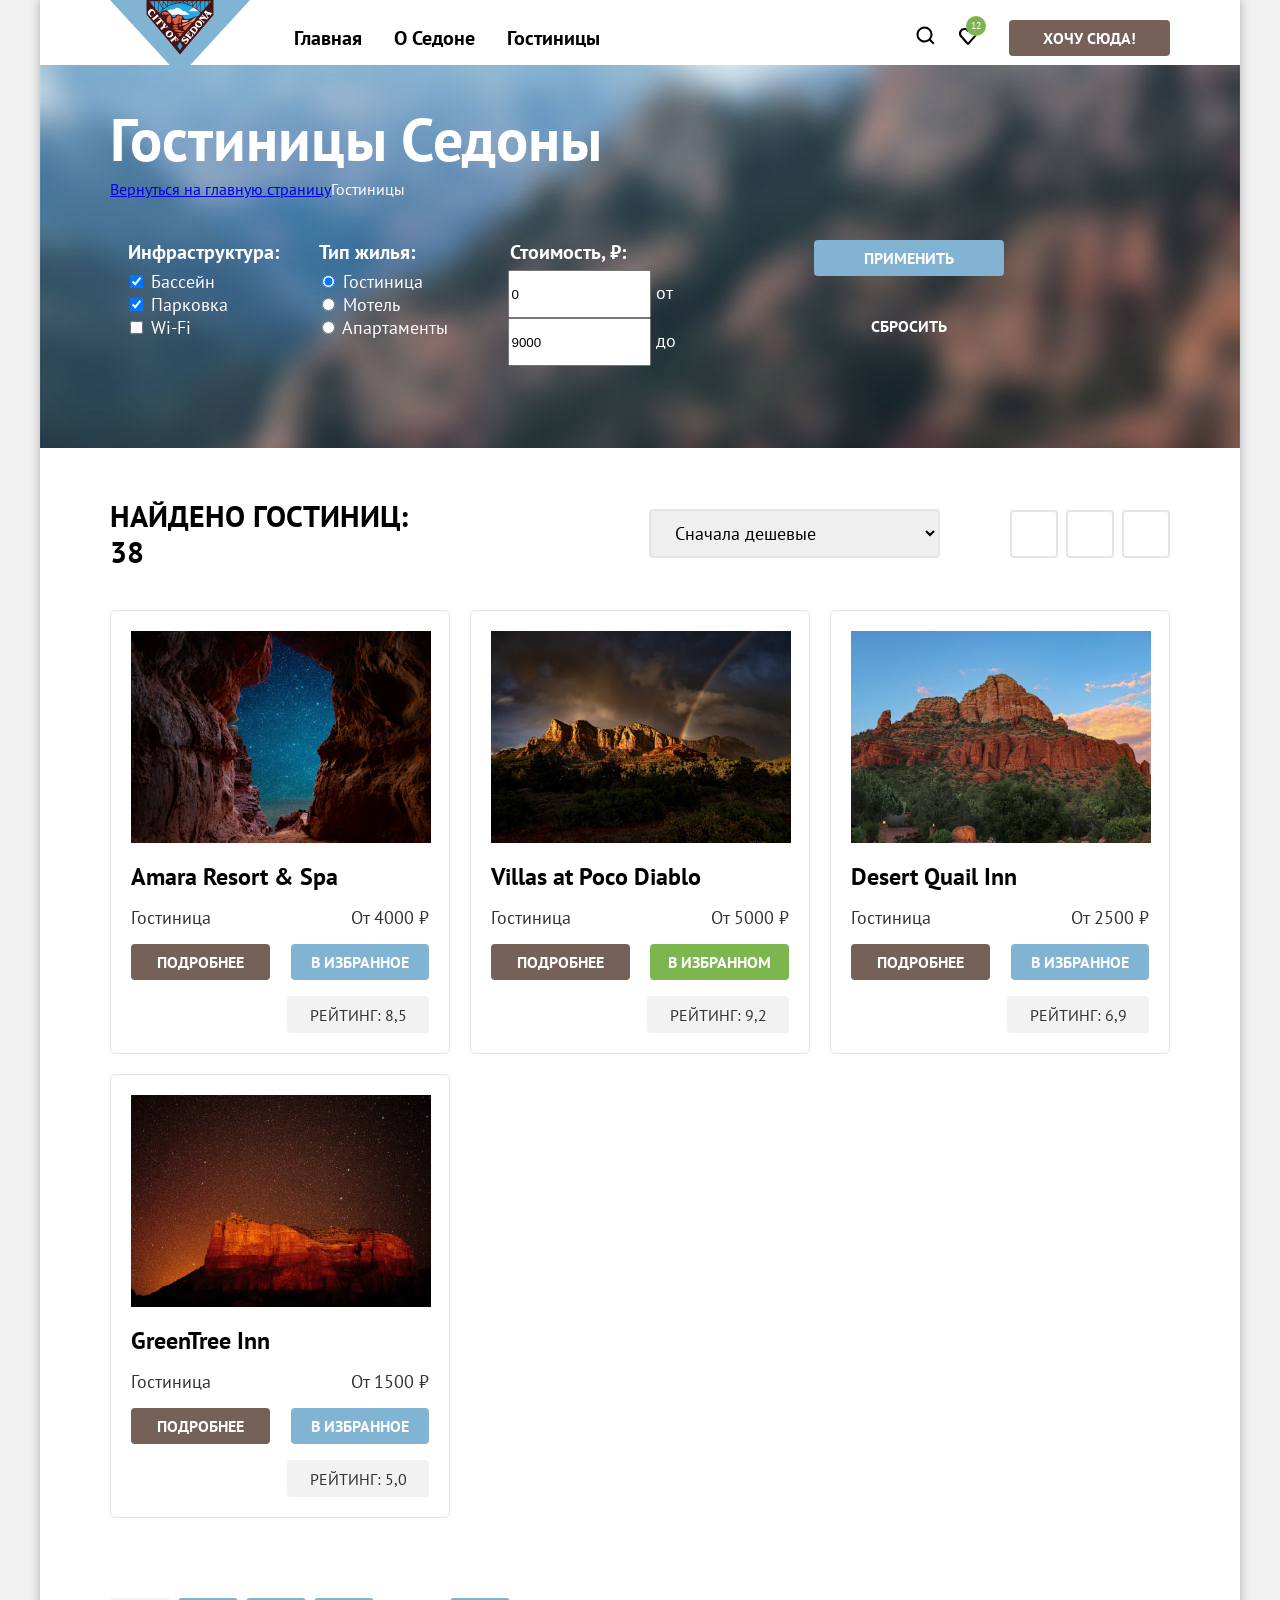
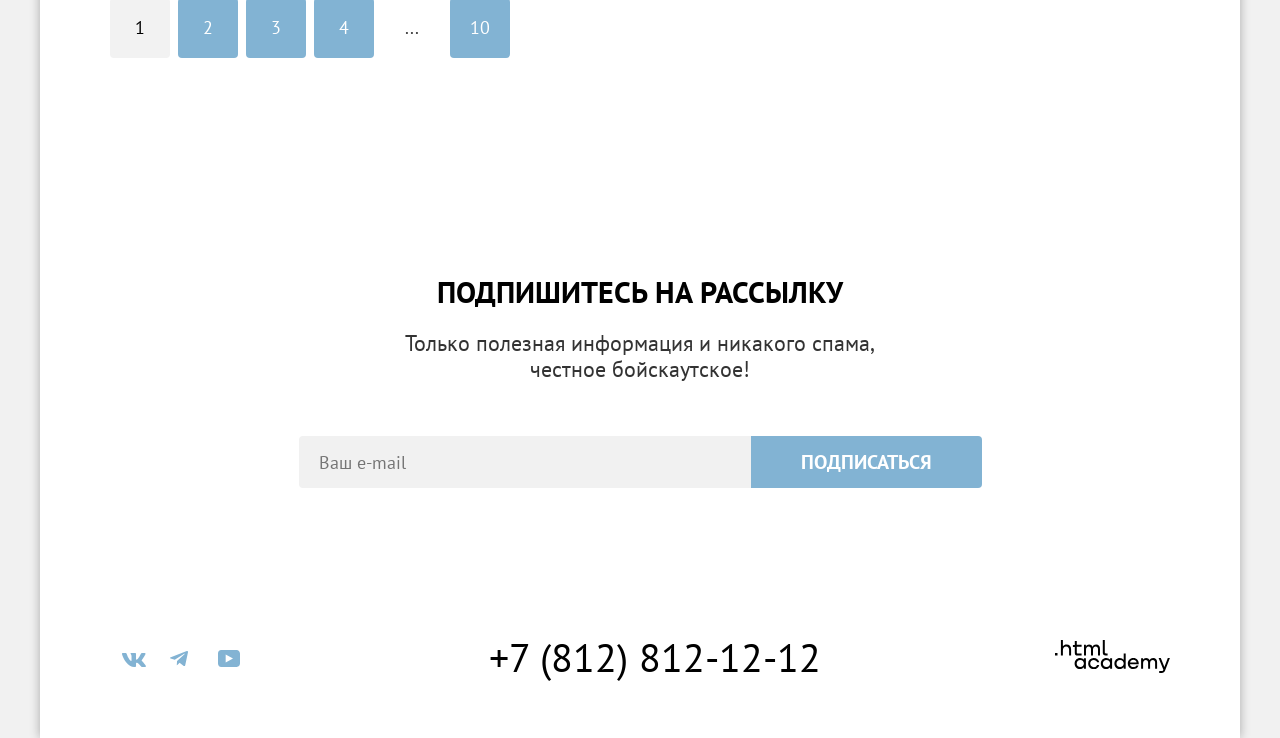
==== commit 53d89ba2: "Добавляет сетки страниц и компонентов на флексах" ====
--- a/catalog.html
+++ b/catalog.html
@@ -31,22 +31,32 @@
               </a>
             </li>
           </ul>
-          <a href="#" class="navigation-link">
-            <p class="visually-hidden">
-              Поиск
-            </p>
-          </a>
-          <a href="#" class="navigation-link">
-            <p class="visually-hidden">
-              Понравившиеся гостиницы
-            </p>
-          </a>
-          <span class="hotel-number">
-            12
-          </span>
-          <a href="#" class="button">
-            Хочу сюда!
-          </a>
+          <div class="user-menu">
+            <a href="#" class="navigation-link">
+              <svg width="20" height="20" fill="none" xmlns="http://www.w3.org/2000/svg" viewBox="0 0 20 20">
+                <path fill="#000" d="m19.5 18-3.7-3.67c1-1.3 1.7-2.98 1.7-4.87a8 8 0 0 0-8-7.96c-4.4 0-8 3.68-8 8.06a8 8 0 0 0 12.9 6.26l3.7 3.68zm-10-2.48a6 6 0 0 1-6-5.96 6 6 0 0 1 12 0 6 6 0 0 1-6 5.96"/>\
+              </svg>
+              <span class="visually-hidden">
+                Поиск
+              </span>
+            </a>
+            <div class="favourite-wrapper">
+              <a href="#" class="navigation-link">
+                <svg width="18" height="17" fill="none" xmlns="http://www.w3.org/2000/svg" viewBox="0 0 18 17">
+                  <path fill="#000" d="M8.9 17a.9.9 0 0 1-.8-.4c-5.4-6.1-6.7-7.5-7-7.9A5.4 5.4 0 0 1 5.5 0C6.8 0 8 .5 9 1.3a5.46 5.46 0 0 1 9 4.1c0 1.3-.5 2.5-1.3 3.4l-7 7.9c-.2.2-.4.3-.8.3m-6-9.5c.3.4 3.5 4 6.1 6.9l6.2-7c.5-.5.7-1.2.7-2 0-1.8-1.5-3.3-3.3-3.3-1 0-2 .5-2.7 1.3-.3.3-.6.4-.9.4s-.6-.2-.8-.4c-.7-.8-1.7-1.3-2.7-1.3-1.8 0-3.3 1.5-3.3 3.3-.1.9.3 1.6.7 2.1q-.15 0 0 0"/>
+                </svg>
+                <span class="visually-hidden">
+                  Понравившиеся гостиницы
+                </span>
+              </a>
+              <span class="hotel-number color-second">
+                12
+              </span>
+            </div>
+            <a href="#" class="button want-here-button">
+              Хочу сюда!
+            </a>
+          </div>
         </nav>
       </header>
       <main class="main-container main-catalog">
@@ -78,54 +88,56 @@
                   Инфраструктура:
                 </legend>
                 <label class="control-name" for="swimming-pool">
-                  Бассейн
-                </label>
-                <input class="control" type="checkbox" id="swimming-pool" name="swimming-pool" checked>
+                  <input class="control" type="checkbox" id="swimming-pool" name="swimming-pool" checked>
+                  <span>Бассейн</span>
+                </label>
                 <label class="control-name" for="parking">
-                  Парковка
-                </label>
-                <input class="control" type="checkbox" id="parking" name="parking" checked>
+                  <input class="control" type="checkbox" id="parking" name="parking" checked>
+                  <span>Парковка</span>
+                </label>
                 <label class="control-name" for="wi-fi">
-                  Wi-Fi
-                </label>
-                <input class="control" type="checkbox" id="wi-fi" name="wi-fi">
+                  <input class="control" type="checkbox" id="wi-fi" name="wi-fi">
+                  <span>Wi-Fi</span>
+                </label>
               </fieldset>
               <fieldset class="housing-filters">
                 <legend class="filter-name">
                   Тип жилья:
                 </legend>
                 <label class="control-name" for="hotel">
-                  Гостиница
-                </label>
-                <input class="control" type="radio" name="housing-type" id="hotel" value="hotel" checked>
+                  <input class="control" type="radio" name="housing-type" id="hotel" value="hotel" checked>
+                  <span>Гостиница</span>
+                </label>
                 <label class="control-name" for="motel">
-                  Мотель
-                </label>
-                <input class="control" type="radio" name="housing-type" id="motel" value="motel">
+                  <input class="control" type="radio" name="housing-type" id="motel" value="motel">
+                  <span>Мотель</span>
+                </label>
                 <label class="control-name" for="apartment">
-                  Апартаменты
-                </label>
-                <input class="control" type="radio" name="housing-type" id="apartment" value="apartment">
+                  <input class="control" type="radio" name="housing-type" id="apartment" value="apartment">
+                  <span>Апартаменты</span>
+                </label>
               </fieldset>
               <fieldset class="price">
                 <legend class="filter-name">
                   Стоимость, ₽:
                 </legend>
                 <label for="price-min">
-                  от
-                </label>
-                <input class="price-range" type="number" id="price-min" name="price-min" min="0" value="0">
+                  <input class="price-range" type="number" id="price-min" name="price-min" min="0" value="0">
+                  <span>от</span>
+                </label>
                 <label for="price-max">
-                  до
-                </label>
-                <input class="price-range" type="number" id="price-max" name="price-max" min="0" value="9000">
+                  <input class="price-range" type="number" id="price-max" name="price-max" min="0" value="9000">
+                  <span>до</span>
+                </label>
               </fieldset>
-              <button class="button apply-button" type="submit">
-                Применить
-              </button>
-              <button class="button reset-button" type="reset">
-                Сбросить
-              </button>
+              <div class="button-wrapper">
+                <button class="button apply-button" type="submit">
+                  Применить
+                </button>
+                <button class="button reset-button" type="reset">
+                  Сбросить
+                </button>
+              </div>
             </form>
           </section>
         </div>
@@ -133,32 +145,34 @@
           <h2 class="visually-hidden">
             Результаты поиска
           </h2>
-          <p class="search-results-title">
+          <div class="sort-wrapper">
+            <p class="search-results-title">
             Найдено гостиниц:
               <span class="hotels-number">
                 38
               </span>
-          </p>
-          <select class="sort-order" name="sort-order" aria-label="Сортировка">
-            <option value="cheap">Сначала дешевые</option>
-            <option value="expensive">Сначала дорогие</option>
-            <option value="popular">Сначала популярные</option>
-          </select>
-          <a href="catalog.html?view=tile" class="view-button button-active">
-            <span class="visually-hidden">
-              Показать в виде плитки
-            </span>
-          </a>
-          <a href="catalog.html?view=card" class="view-button">
-            <span class="visually-hidden">
-              Показать в виде карточек
-            </span>
-          </a>
-          <a href="catalog.html?view=list" class="view-button">
-            <span class="visually-hidden">
-              Показать в виде списка
-            </span>
-          </a>
+            </p>
+            <select class="sort-order" name="sort-order" aria-label="Сортировка">
+              <option value="cheap">Сначала дешевые</option>
+              <option value="expensive">Сначала дорогие</option>
+              <option value="popular">Сначала популярные</option>
+            </select>
+            <a class="sort-link" href="catalog.html?view=tile" class="view-button button-active">
+              <span class="visually-hidden">
+                Показать в виде плитки
+              </span>
+            </a>
+            <a class="sort-link" href="catalog.html?view=card" class="view-button">
+              <span class="visually-hidden">
+                Показать в виде карточек
+              </span>
+            </a>
+            <a class="sort-link" href="catalog.html?view=list" class="view-button">
+              <span class="visually-hidden">
+                Показать в виде списка
+              </span>
+            </a>
+          </div>
           <ul class="housing-card-list">
             <li class="housing-card">
               <a class="housing-card-link" href="#">
@@ -167,18 +181,20 @@
                   Amara Resort & Spa
                 </h3>
               </a>
-              <span class="housing-card-type">Гостиница</span>
-              <span class="housing-card-price">От 4000 ₽</span>
-              <a class="button" href="#">Подробнее</a>
-              <button class="button add-to-favourite" type="button">
-                В избранное
-              </button>
-              <span class="rating-stars">
-                <span class="visually-hidden">Четыре звезды</span>
-              </span>
-              <span class="housing-card-rating">
-                Рейтинг: 8,5
-              </span>
+              <div class="housing-card-wrapper">
+                <span class="housing-card-type">Гостиница</span>
+                <span class="housing-card-price">От 4000 ₽</span>
+                <a class="button details-button" href="#">Подробнее</a>
+                <button class="button add-to-favourite" type="button">
+                  В избранное
+                </button>
+                <span class="rating-stars">
+                  <span class="visually-hidden">Четыре звезды</span>
+                </span>
+                <span class="housing-card-rating">
+                  Рейтинг: 8,5
+                </span>
+              </div>
             </li>
             <li class="housing-card">
               <a class="housing-card-link" href="#">
@@ -187,18 +203,20 @@
                   Villas at Poco Diablo
                 </h3>
               </a>
-              <span class="housing-card-type">Гостиница</span>
-              <span class="housing-card-price">От 5000 ₽</span>
-              <a class="button" href="#">Подробнее</a>
-              <button class="button favourite" type="button">
-                В избранном
-              </button>
-              <span class="rating-stars">
-                <span class="visually-hidden">Четыре звезды</span>
-              </span>
-              <span class="housing-card-rating">
-                Рейтинг: 9,2
-              </span>
+              <div class="housing-card-wrapper">
+                <span class="housing-card-type">Гостиница</span>
+                <span class="housing-card-price">От 5000 ₽</span>
+                <a class="button details-button" href="#">Подробнее</a>
+                <button class="button favourite" type="button">
+                  В избранном
+                </button>
+                <span class="rating-stars">
+                  <span class="visually-hidden">Четыре звезды</span>
+                </span>
+                <span class="housing-card-rating">
+                  Рейтинг: 9,2
+                </span>
+              </div>
             </li>
             <li class="housing-card">
              <a class="housing-card-link" href="#">
@@ -207,18 +225,20 @@
                   Desert Quail Inn
                 </h3>
               </a>
-              <span class="housing-card-type">Гостиница</span>
-              <span class="housing-card-price">От 2500 ₽</span>
-              <a class="button" href="#">Подробнее</a>
-              <button class="button add-to-favourite" type="button">
-                В избранное
-              </button>
-              <span class="rating-stars">
-                <span class="visually-hidden">Три звезды</span>
-              </span>
-              <span class="housing-card-rating">
-                Рейтинг: 6,9
-              </span>
+              <div class="housing-card-wrapper">
+                <span class="housing-card-type">Гостиница</span>
+                <span class="housing-card-price">От 2500 ₽</span>
+                <a class="button details-button" href="#">Подробнее</a>
+                <button class="button add-to-favourite" type="button">
+                  В избранное
+                </button>
+                <span class="rating-stars">
+                  <span class="visually-hidden">Три звезды</span>
+                </span>
+                <span class="housing-card-rating">
+                  Рейтинг: 6,9
+                </span>
+              </div>
             </li>
             <li class="housing-card">
               <a class="housing-card-link" href="#">
@@ -227,18 +247,20 @@
                   GreenTree Inn
                 </h3>
               </a>
-              <span class="housing-card-type">Гостиница</span>
-              <span class="housing-card-price">От 1500 ₽</span>
-              <a class="button" href="#">Подробнее</a>
-              <button class="button add-to-favourite" type="button">
-                В избранное
-              </button>
-              <span class="rating-stars">
-                <span class="visually-hidden">Две звезды</span>
-              </span>
-              <span class="housing-card-rating">
-                Рейтинг: 5,0
-              </span>
+              <div class="housing-card-wrapper">
+                <span class="housing-card-type">Гостиница</span>
+                <span class="housing-card-price">От 1500 ₽</span>
+                <a class="button details-button" href="#">Подробнее</a>
+                <button class="button add-to-favourite" type="button">
+                  В избранное
+                </button>
+                <span class="rating-stars">
+                  <span class="visually-hidden">Две звезды</span>
+                </span>
+                <span class="housing-card-rating">
+                  Рейтинг: 5,0
+                </span>
+              </div>
             </li>
           </ul>
           <ul class="pagination">
@@ -298,21 +320,30 @@
         </h2>
         <ul class="socials-list">
           <li class="socials-item">
-            <a href="https://vk.com/htmlacademy">
+            <a class="socials-link" href="https://vk.com/htmlacademy">
+              <svg xmlns="http://www.w3.org/2000/svg" width="24" height="14" fill="none" viewBox="0 0 24 14">
+                <path fill="#83b3d3" fill-rule="evenodd" d="M23.45.95c.17-.55 0-.95-.8-.95h-2.62c-.67 0-.98.35-1.14.73 0 0-1.34 3.2-3.23 5.27-.61.6-.89.8-1.22.8-.17 0-.42-.2-.42-.74V.95c0-.66-.18-.95-.74-.95H9.15c-.42 0-.67.3-.67.6 0 .61.95.76 1.05 2.5v3.8c0 .84-.16.99-.5.99-.88 0-3.05-3.21-4.33-6.89-.25-.71-.5-1-1.17-1H.9C.15 0 0 .35 0 .73c0 .68.89 4.07 4.14 8.55C6.32 12.34 9.38 14 12.16 14c1.67 0 1.88-.37 1.88-1v-2.32c0-.73.16-.88.69-.88.38 0 1.05.2 2.61 1.67C19.11 13.22 19.4 14 20.41 14h2.62c.75 0 1.13-.37.91-1.1-.24-.72-1.09-1.77-2.21-3.02-.62-.7-1.53-1.47-1.81-1.86-.4-.49-.28-.7 0-1.14 0 0 3.2-4.43 3.53-5.93" clip-rule="evenodd"/>
+              </svg>
               <span class="visually-hidden">
                 ВКонтакте
               </span>
             </a>
           </li>
           <li class="socials-item">
-            <a href="https://t.me/htmlacademy">
+            <a class="socials-link" href="https://t.me/htmlacademy">
+              <svg xmlns="http://www.w3.org/2000/svg" width="18" height="16" fill="none" viewBox="0 0 18 16">
+                <path fill="#83b3d3" d="M16.79.1.84 6.25c-1.09.43-1.08 1.04-.2 1.31l4.1 1.28 9.47-5.98c.44-.27.85-.12.52.18L7.05 9.96l-.28 4.22c.41 0 .6-.19.83-.41l1.99-1.93 4.13 3.05c.77.42 1.31.2 1.5-.7l2.72-12.8c.28-1.12-.43-1.62-1.16-1.3"/>
+              </svg>
               <span class="visually-hidden">
                 Телеграм
               </span>
             </a>
           </li>
           <li class="socials-item">
-            <a href="https://www.youtube.com/user/htmlacademyru">
+            <a class="socials-link" href="https://www.youtube.com/user/htmlacademyru">
+              <svg xmlns="http://www.w3.org/2000/svg" width="22" height="17" fill="none" viewBox="0 0 22 17">
+                <path fill="#83b3d3" d="M18.6 0H3.18C1.31 0 0 1.6 0 3.4v10.1C0 15.4 1.31 17 3.17 17h15.66c1.64 0 3.17-1.6 3.17-3.4V3.4C21.78 1.6 20.47 0 18.6 0M7.67 12.54V4.46L15 8.5z"/>
+              </svg>
               <span class="visually-hidden" lang="en">
                 YouTube
               </span>
--- a/styles/styles.css
+++ b/styles/styles.css
@@ -20,9 +20,7 @@
 
 body {
   margin: 0;
-  display: flex;
-  flex-direction: column;
-  min-height: 100%;
+  height: 100%;
   font-family: "PT Sans", "Arial", sans-serif;
   font-size: 18px;
   line-height: 21px;
@@ -32,12 +30,13 @@
 }
 
 .page-container {
+  margin: 0 auto;
   width: 1200px;
-  margin: 0 auto;
+  min-height: 100%;
   display: flex;
   flex-direction: column;
-  min-height: 100%;
   background-color: #ffffff;
+  box-shadow: 0px 0px 10px rgba(0, 0, 0, 0.3);
 }
 
 .visually-hidden {
@@ -46,74 +45,103 @@
   height: 1px;
   margin: -1px;
   padding: 0;
+  border: 0;
+  clip: rect(0 0 0 0);
   overflow: hidden;
-  clip-path: inset(50%);
-  white-space: nowrap;
-  border: none;
 }
 
 .button {
+  padding: 8px 50px;
   font-family: inherit;
   font-size: 16px;
   line-height: 20px;
   font-weight: 700;
   color: #ffffff;
-  background-color: #756157;
   text-decoration: none;
   text-transform: uppercase;
-  padding: 8px 50px;
   border-radius: 4px;
   border: none;
 }
 
 .page-header {
+  padding: 0 70px;
+  display: flex;
+  justify-content: space-between;
   font-size: 20px;
   line-height: 24px;
   font-weight: 700;
   color: #000000;
-  display: flex;
-  padding: 0 70px;
-}
-
-.header-logo {
-  margin-right: auto;
 }
 
 .navigation {
-  display: flex;
+  width: 892px;
+  display: flex;
+  justify-content: space-between;
   align-items: center;
 }
 
 .navigation-list {
+  margin: 0;
+  padding: 0;
   width: 465px;
-  margin: 0;
-  margin-right: 110px;
-  padding: 0;
+  display: flex;
+  flex-wrap: wrap;
   list-style: none;
-  display: flex;
-}
-
-.navigation-item {
+}
+
+.navigation-link {
   padding: 20px 16px;
-}
-
-.navigation-link {
+  display: block;
   color: inherit;
   text-decoration: none;
 }
 
-.main-container {
+.user-menu {
+  width: 315px;
+  display: flex;
+  justify-content: end;
+  align-items: center;
+  flex-wrap: wrap;
+}
+
+.user-menu .navigation-link {
+  padding: 22px 12px;
+}
+
+.favourite-wrapper {
+  position: relative;
+  display: inline-block;
+  margin-right: 20px;
+}
+
+.hotel-number {
+  position: absolute;
+  top: 12px;
+  right: 3px;
+  width: 20px;
+  height: 20px;
+  font-size: 10px;
+  line-height: 20px;
+  font-weight: 400;
+  text-align: center;
+  background-color: #7db54f;
+  border-radius: 10px;
+}
+
+.want-here-button {
+  padding-inline: 34px;
+  background-color: #756157;
+}
+
+.main-index {
+  margin-top: -10px;
   flex-grow: 1;
-}
-
-.main-index {
   text-align: center;
 }
 
 .hero {
-  height: 485px;
   padding-top: 51px;
-  margin-bottom: 69px;
+  min-height: 485px;
   background-color: #507da5;
   background-image: url("../images/background/divider.svg"), url("../images/background/hero-background.jpg");
   background-position: center bottom, center top;
@@ -121,11 +149,14 @@
   background-repeat: no-repeat, no-repeat;
 }
 
-.advantages-title,
-.services-title,
-.apartment-search-title,
-.subscription-title,
-.search-results-title {
+.advantages {
+  padding-top: 69px;
+}
+
+.advantages-title {
+  margin: 0 auto 25px;
+  padding: 0;
+  width: 640px;
   font-size: 30px;
   line-height: 36px;
   font-weight: 700;
@@ -134,22 +165,40 @@
 }
 
 .advantages-subtitle {
-  margin-bottom: 90px;
+  margin: 0 0 90px 0;
+  padding: 0;
   font-size: 22px;
   line-height: 26px;
 }
 
-.advantages-list,
-.socials-list,
-.housing-card-list,
-.pagination {
+.advantages-list {
   margin: 0;
   padding: 0;
+  display: flex;
+  flex-wrap: wrap;
   list-style: none;
 }
 
-.advantages-item-title,
-.services-item-title {
+.advantages-item {
+  min-height: 385px;
+  background-color: #f0f6fa;
+}
+
+.advantages-odd {
+  background-color: #e6f0f6;
+}
+
+.advantage-with-image {
+  width: 100%;
+  display: flex;
+  justify-content: space-between;
+  background-color: #82b3d3;
+}
+
+.advantages-item-title {
+  margin: 0 auto 62px;
+  padding: 112px 0 0;
+  width: 175px;
   font-size: 24px;
   line-height: 28px;
   font-weight: 700;
@@ -157,39 +206,44 @@
   text-transform: uppercase;
 }
 
-.advantages-image {
-  vertical-align: middle;
-}
-
-.advantages-item {
-  background-color: #f0f6fa;
-}
-
-.advantages-odd {
-  background-color: #e6f0f6;
-}
-
-.advantage-with-image {
-  background-color: #82b3d3;
+.advantages-description {
+  margin: 0 auto;
+  padding: 0 85px;
+  width: 230px;
+}
+
+.services {
+  padding-top: 64px;
+}
+
+.services-title {
+  margin: 0 auto 20px;
+  padding: 0;
+  width: 510px;
+  font-size: 30px;
+  line-height: 36px;
+  font-weight: 700;
+  color: #000000;
+  text-transform: uppercase;
 }
 
 .services-subtitle {
+  margin: 0 0 64px;
+  padding: 0;
   font-size: 22px;
   line-height: 26px;
-  margin-bottom: 64px;
 }
 
 .services-list {
   margin: 0;
   padding: 0;
-  width: 1200px;
-  min-height: 400px;
+  min-height: 385px;
+  display: flex;
   list-style: none;
-  display: flex;
 }
 
 .services-item {
-  padding: 81px 85px;
+  padding: 183px 85px 81px;
   width: 400px;
 }
 
@@ -197,26 +251,55 @@
   background-color: #f0f6fa;
 }
 
+.services-item-title {
+  margin: 0 0 30px;
+  padding: 0;
+  font-size: 24px;
+  line-height: 28px;
+  font-weight: 700;
+  color: #000000;
+  text-transform: uppercase;
+}
+
+.services-description {
+  margin: 0 auto;
+  width: 230px;
+}
+
 .apartment-search {
   padding: 96px 304px;
 }
 
+.apartment-search-title {
+  margin: 0 0 20px;
+  padding: 0;
+  font-size: 30px;
+  line-height: 36px;
+  font-weight: 700;
+  color: #000000;
+  text-transform: uppercase;
+}
+
 .apartment-search-subtitle {
+  margin: 0 0 54px;
+  padding: 0;
   font-size: 22px;
   line-height: 26px;
 }
 
 .search-button {
+  background-color: #756157;
+  width: 376px;
   font-size: 20px;
   line-height: 36px;
-  display: block;
-  width: 376px;
-  height: 52px;
+}
+
+.subscription {
+  padding: 96px 0 104px;
+  text-align: center;
 }
 
 .subscription-index {
-  padding-top: 96px;
-  padding-bottom: 104px;
   background-color: #507da5;
   background-image: url("../images/background/subscribe-background.jpg");
   background-position: center center;
@@ -224,34 +307,65 @@
   background-repeat: no-repeat;
 }
 
+.subscription-title {
+  margin: 0 0 20px;
+  padding: 0;
+  font-size: 30px;
+  line-height: 36px;
+  font-weight: 700;
+  color: #000000;
+  text-transform: uppercase;
+}
+
 .subscription-subtitle {
-  margin-bottom: 54px;
+  margin: 0 auto 54px;
+  padding: 0;
+  width: 475px;
   font-size: 22px;
   line-height: 26px;
 }
 
 .email-field {
-  font-family: inherit;
-  line-height: 24px;
+  padding-left: 20px;
   width: 452px;
   height: 52px;
+  box-sizing: border-box;
+  font-family: inherit;
+  font-size: inherit;
+  line-height: 24px;
   border-radius: 4px 0 0 4px;
   border: none;
 }
 
+.email-catalog {
+  background-color: #f1f1f1;
+}
+
 .subscription-button {
   margin-left: -5px;
-  width: 232px;
-  height: 52px;
   font-size: 20px;
   line-height: 36px;
   background-color: #82b3d3;
   border-radius: 0 4px 4px 0;
 }
 
+.main-catalog {
+  margin-top: -10px;
+}
+
 .main-header-title {
+  margin: 0;
+  padding: 0;
   font-size: 60px;
   line-height: 78px;
+}
+
+.breadcrumbs {
+  margin: 0 0 40px;
+  padding: 0;
+  display: flex;
+  flex-wrap: wrap;
+  list-style-type: none;
 }
 
 .breadcrumbs-link {
@@ -260,39 +374,46 @@
 }
 
 .search-wrapper {
-  height: 412px;
+  padding: 35px 70px 70px;
   background-color: #507da5;
   background-image: url("../images/background/catalog-background.jpg");
   background-position: center center;
   background-size: cover;
   background-repeat: no-repeat;
-  padding: 35px 70px 70px;
 }
 
 .search-form {
   display: flex;
+  flex-wrap: wrap;
+}
+
+.infrastructure-filters {
+  width: 160px;
+  display: flex;
+  flex-direction: column;
+  border: 0;
+}
+
+.housing-filters {
+  width: 160px;
+  display: flex;
+  flex-direction: column;
+  border: 0;
 }
 
 .filter-name {
   font-size: 20px;
   line-height: 24px;
+  font-weight: 700;
 }
 
 .control-name {
   line-height: 23px;
 }
 
-.infrastructure-filters {
-  display: flex;
-  flex-direction: column;
-}
-
-.housing-filters {
-  display: flex;
-  flex-direction: column;
-}
-
 .price {
+  width: 290px;
+  border: 0;
   font-family: inherit;
   line-height: 24px;
 }
@@ -303,96 +424,200 @@
   box-sizing: border-box;
 }
 
+.button-wrapper {
+  display: flex;
+  flex-direction: column;
+  align-items: center;
+}
+
 .apply-button {
+  margin: 0 0 32px;
   background-color: #82b3d3;
-  align-self: center;
 }
 
 .reset-button {
+  padding-inline: 58px;
   background-color: transparent;
-  align-self: center;
 }
 
 .search-results {
-  padding: 50px 70px 60px 70px;
+  padding: 50px 70px 60px;
+}
+
+.sort-wrapper {
+  margin: 0 0 40px;
+  display: flex;
+  align-items: center;
+}
+
+.search-results-title {
+  margin: 0 200px 0 0;
+  padding: 0;
+  font-size: 30px;
+  line-height: 36px;
+  font-weight: 700;
+  color: #000000;
+  text-transform: uppercase;
 }
 
 .sort-order {
+  margin: 0 70px 0 0;
+  padding-left: 20px;
+  width: 292px;
+  height: 49px;
+  box-sizing: border-box;
+  font-size: inherit;
   font-family: inherit;
-}
-
-.housing-card-link {
+  border: 2px solid #e5e5e5;
+  border-radius: 4px;
+}
+
+.sort-link {
+  min-width: 48px;
+  min-height: 48px;
+  box-sizing: border-box;
+  border: 2px solid #e5e5e5;
+  border-radius: 4px;
+}
+
+.sort-link:not(:last-child) {
+  margin-right: 8px;
+}
+
+.housing-card-list {
+  margin: 0 0 20px;
+  padding: 0;
+  display: grid;
+  grid-template-columns: 340px 340px 340px;
+  column-gap: 20px;
+  list-style: none;
+}
+
+.housing-card {
+  margin: 0 0 20px;
+  padding: 20px;
+  border: 1px solid #e5e5e5;
+  border-radius: 5px;
+}
+
+.housing-card-image {
+  margin: 0 0 16px;
+}
+
+.housing-card-title {
+  margin: 0 0 16px;
   font-size: 24px;
   line-height: 28px;
   font-weight: 700;
   color: #000000;
+}
+
+.housing-card-link {
   text-decoration: none;
 }
 
+.housing-card-wrapper {
+  display: flex;
+  justify-content: space-between;
+  flex-wrap: wrap;
+}
+
+.housing-card-type {
+  margin-bottom: 16px;
+  min-width: 140px;
+}
+
+.details-button {
+  margin-bottom: 16px;
+  padding-inline: 26px;
+  background-color: #756157;
+}
+
 .add-to-favourite {
+  margin-bottom: 16px;
+  padding-inline: 20px;
   background-color: #81b3d3;
 }
 
 .favourite {
+  margin-bottom: 16px;
+  padding-inline: 18px;
   background-color: #7db54f;
 }
 
+.rating-stars {
+  min-width: 140px;
+}
+
 .housing-card-rating {
+  padding: 9px 22px 8px 23px;
+  font-size: 16px;
+  line-height: 20px;
   background-color: #f2f2f2;
   border-radius: 4px;
-}
-
-.email-catalog {
-  background-color: #f1f1f1;
+  text-transform: uppercase;
 }
 
 .pagination {
-  display: flex;
+  margin: 0 0 60px;
+  padding: 40px 0 0;
   width: 400px;
+  display: flex;
   justify-content: space-between;
+  list-style: none;
 }
 
 .pagination-link {
+  width: 60px;
+  height: 60px;
+  box-sizing: border-box;
+  display: block;
   color: #ffffff;
   background-color: #82b3d3;
   text-decoration: none;
   text-align: center;
+  line-height: 60px;
+  border-radius: 4px;
+}
+
+.pagination-current {
+  color: #000000;
+  background-color: #f2f2f2;
+}
+
+.pagination-dots {
   display: block;
-  box-sizing: border-box;
   width: 60px;
   height: 60px;
+  box-sizing: border-box;
+  text-align: center;
   line-height: 60px;
-  border-radius: 4px;
-}
-
-.pagination-current {
-  color: #000000;
-  background-color: #f2f2f2;
-}
-
-.pagination-dots {
-  text-align: center;
-  display: block;
-  box-sizing: border-box;
-  width: 60px;
-  height: 60px;
-}
-
-.subscription {
-  text-align: center;
 }
 
 .page-footer {
-  padding-top: 45px;
-  padding-bottom: 35px;
+  padding-inline: 70px;
   display: flex;
 }
 
 .socials-list {
-  margin-right: auto;
+  margin: 0 auto 0 0;
+  padding: 58px 0 48px;
+  display: flex;
+  flex-wrap: wrap;
+  list-style: none;
+}
+
+.socials-item {
+  width: 48px;
+  height: 40px;
+}
+
+.socials-link {
+  padding: 12px;
 }
 
 .contacts-address {
+  padding: 45px 0 35px;
   text-align: center;
 }
 
@@ -406,6 +631,7 @@
 
 .developer-link {
   margin-left: auto;
+  padding: 48px 0 38px;
 }
 
 .color-second {
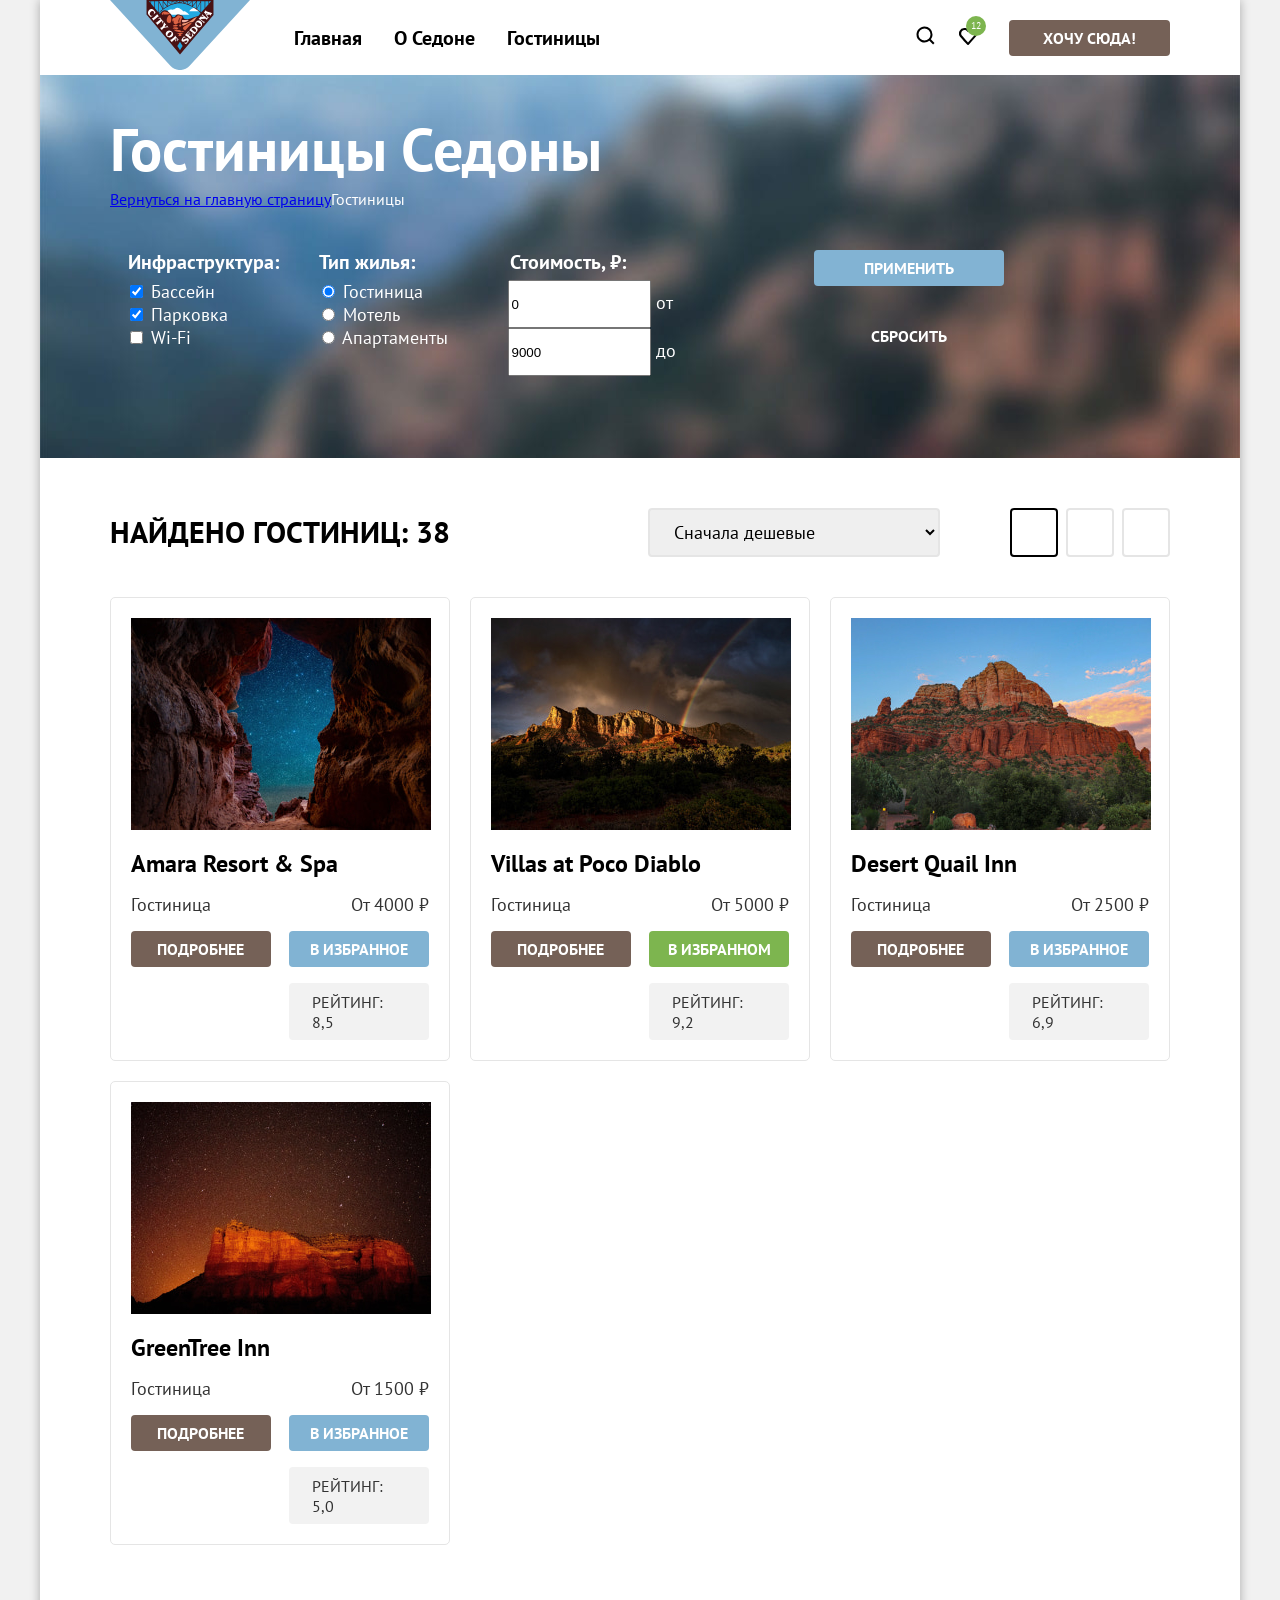
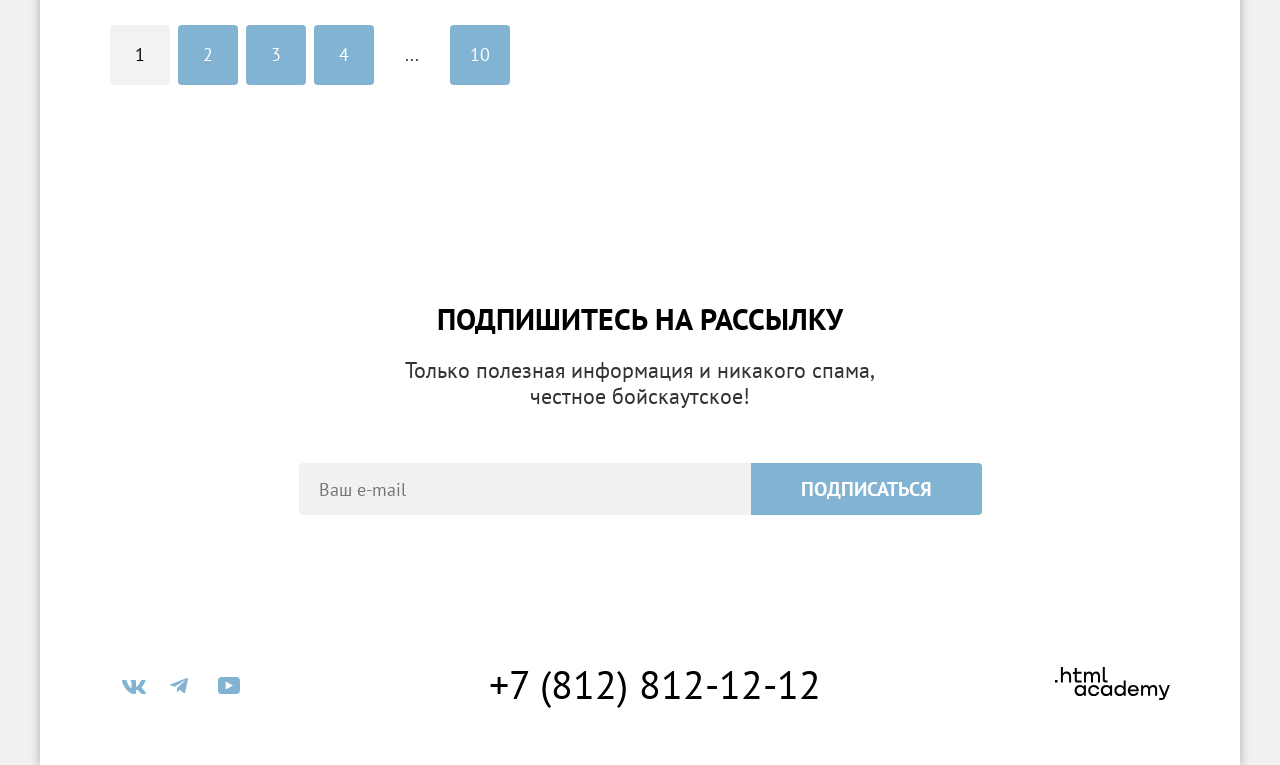
==== commit 35671502: "Добавляет сетку на гридах" ====
--- a/catalog.html
+++ b/catalog.html
@@ -145,33 +145,43 @@
           <h2 class="visually-hidden">
             Результаты поиска
           </h2>
-          <div class="sort-wrapper">
+          <div class="results-sort-wrapper">
             <p class="search-results-title">
             Найдено гостиниц:
               <span class="hotels-number">
                 38
               </span>
             </p>
-            <select class="sort-order" name="sort-order" aria-label="Сортировка">
-              <option value="cheap">Сначала дешевые</option>
-              <option value="expensive">Сначала дорогие</option>
-              <option value="popular">Сначала популярные</option>
-            </select>
-            <a class="sort-link" href="catalog.html?view=tile" class="view-button button-active">
-              <span class="visually-hidden">
-                Показать в виде плитки
-              </span>
-            </a>
-            <a class="sort-link" href="catalog.html?view=card" class="view-button">
-              <span class="visually-hidden">
-                Показать в виде карточек
-              </span>
-            </a>
-            <a class="sort-link" href="catalog.html?view=list" class="view-button">
-              <span class="visually-hidden">
-                Показать в виде списка
-              </span>
-            </a>
+            <div class="sort-wrapper">
+              <select class="sort-order" name="sort-order" aria-label="Сортировка">
+                <option value="cheap">Сначала дешевые</option>
+                <option value="expensive">Сначала дорогие</option>
+                <option value="popular">Сначала популярные</option>
+              </select>
+              <ul class="view-list">
+                <li class="view-item view-current">
+                  <a class="view-link" href="catalog.html?view=tile">
+                    <span class="visually-hidden">
+                      Показать в виде плитки
+                    </span>
+                  </a>
+                </li>
+                <li class="view-item">
+                  <a class="view-link" href="catalog.html?view=card">
+                    <span class="visually-hidden">
+                      Показать в виде карточек
+                    </span>
+                  </a>
+                </li>
+                <li class="view-item">
+                  <a class="view-link" href="catalog.html?view=list">
+                    <span class="visually-hidden">
+                      Показать в виде списка
+                    </span>
+                  </a>
+                </li>
+              </ul>
+            </div>
           </div>
           <ul class="housing-card-list">
             <li class="housing-card">
@@ -181,20 +191,18 @@
                   Amara Resort & Spa
                 </h3>
               </a>
-              <div class="housing-card-wrapper">
-                <span class="housing-card-type">Гостиница</span>
-                <span class="housing-card-price">От 4000 ₽</span>
-                <a class="button details-button" href="#">Подробнее</a>
-                <button class="button add-to-favourite" type="button">
-                  В избранное
-                </button>
-                <span class="rating-stars">
-                  <span class="visually-hidden">Четыре звезды</span>
-                </span>
-                <span class="housing-card-rating">
-                  Рейтинг: 8,5
-                </span>
-              </div>
+              <span class="housing-card-type">Гостиница</span>
+              <span class="housing-card-price">От 4000 ₽</span>
+              <a class="button details-button" href="#">Подробнее</a>
+               <button class="button add-to-favourite" type="button">
+                 В избранное
+              </button>
+               <span class="rating-stars">
+                 <span class="visually-hidden">Четыре звезды</span>
+              </span>
+              <span class="housing-card-rating">
+                Рейтинг: 8,5
+              </span>
             </li>
             <li class="housing-card">
               <a class="housing-card-link" href="#">
@@ -203,42 +211,38 @@
                   Villas at Poco Diablo
                 </h3>
               </a>
-              <div class="housing-card-wrapper">
-                <span class="housing-card-type">Гостиница</span>
-                <span class="housing-card-price">От 5000 ₽</span>
-                <a class="button details-button" href="#">Подробнее</a>
-                <button class="button favourite" type="button">
-                  В избранном
-                </button>
-                <span class="rating-stars">
-                  <span class="visually-hidden">Четыре звезды</span>
-                </span>
-                <span class="housing-card-rating">
-                  Рейтинг: 9,2
-                </span>
-              </div>
+              <span class="housing-card-type">Гостиница</span>
+              <span class="housing-card-price">От 5000 ₽</span>
+              <a class="button details-button" href="#">Подробнее</a>
+              <button class="button favourite" type="button">
+                В избранном
+              </button>
+              <span class="rating-stars">
+                <span class="visually-hidden">Четыре звезды</span>
+              </span>
+              <span class="housing-card-rating">
+                Рейтинг: 9,2
+              </span>
             </li>
             <li class="housing-card">
-             <a class="housing-card-link" href="#">
+              <a class="housing-card-link" href="#">
                 <img class="housing-card-image" src="images/content/desert-quail-inn.jpg" width="300" height="212" alt="Скалы, покрытые зеленью">
                 <h3 class="housing-card-title">
                   Desert Quail Inn
                 </h3>
               </a>
-              <div class="housing-card-wrapper">
-                <span class="housing-card-type">Гостиница</span>
-                <span class="housing-card-price">От 2500 ₽</span>
-                <a class="button details-button" href="#">Подробнее</a>
-                <button class="button add-to-favourite" type="button">
-                  В избранное
-                </button>
-                <span class="rating-stars">
-                  <span class="visually-hidden">Три звезды</span>
-                </span>
-                <span class="housing-card-rating">
-                  Рейтинг: 6,9
-                </span>
-              </div>
+              <span class="housing-card-type">Гостиница</span>
+              <span class="housing-card-price">От 2500 ₽</span>
+              <a class="button details-button" href="#">Подробнее</a>
+              <button class="button add-to-favourite" type="button">
+                В избранное
+              </button>
+              <span class="rating-stars">
+                <span class="visually-hidden">Три звезды</span>
+              </span>
+              <span class="housing-card-rating">
+                Рейтинг: 6,9
+              </span>
             </li>
             <li class="housing-card">
               <a class="housing-card-link" href="#">
@@ -247,20 +251,18 @@
                   GreenTree Inn
                 </h3>
               </a>
-              <div class="housing-card-wrapper">
-                <span class="housing-card-type">Гостиница</span>
-                <span class="housing-card-price">От 1500 ₽</span>
-                <a class="button details-button" href="#">Подробнее</a>
-                <button class="button add-to-favourite" type="button">
-                  В избранное
-                </button>
-                <span class="rating-stars">
-                  <span class="visually-hidden">Две звезды</span>
-                </span>
-                <span class="housing-card-rating">
-                  Рейтинг: 5,0
-                </span>
-              </div>
+              <span class="housing-card-type">Гостиница</span>
+              <span class="housing-card-price">От 1500 ₽</span>
+              <a class="button details-button" href="#">Подробнее</a>
+              <button class="button add-to-favourite" type="button">
+                В избранное
+              </button>
+              <span class="rating-stars">
+                <span class="visually-hidden">Две звезды</span>
+              </span>
+              <span class="housing-card-rating">
+                Рейтинг: 5,0
+              </span>
             </li>
           </ul>
           <ul class="pagination">
--- a/styles/styles.css
+++ b/styles/styles.css
@@ -86,7 +86,7 @@
   width: 465px;
   display: flex;
   flex-wrap: wrap;
-  list-style: none;
+  list-style-type: none;
 }
 
 .navigation-link {
@@ -134,7 +134,6 @@
 }
 
 .main-index {
-  margin-top: -10px;
   flex-grow: 1;
   text-align: center;
 }
@@ -176,28 +175,40 @@
   padding: 0;
   display: flex;
   flex-wrap: wrap;
-  list-style: none;
+  list-style-type: none;
 }
 
 .advantages-item {
+  padding-top: 112px;
   min-height: 385px;
+  width: 400px;
+  box-sizing: border-box;
   background-color: #f0f6fa;
+}
+
+.advantage-with-image {
+  padding-top: 0;
+  width: 100%;
+  display: flex;
+  justify-content: space-between;
+  background-color: #82b3d3;
+}
+
+.advantages-image {
+  object-fit: contain;
+}
+
+.advantage-wrapper {
+  padding-top: 112px;
+  margin: 0 auto;
 }
 
 .advantages-odd {
   background-color: #e6f0f6;
 }
 
-.advantage-with-image {
-  width: 100%;
-  display: flex;
-  justify-content: space-between;
-  background-color: #82b3d3;
-}
-
 .advantages-item-title {
   margin: 0 auto 62px;
-  padding: 112px 0 0;
   width: 175px;
   font-size: 24px;
   line-height: 28px;
@@ -208,7 +219,6 @@
 
 .advantages-description {
   margin: 0 auto;
-  padding: 0 85px;
   width: 230px;
 }
 
@@ -237,14 +247,16 @@
 .services-list {
   margin: 0;
   padding: 0;
+  display: flex;
+  flex-wrap: wrap;
+  list-style-type: none;
+}
+
+.services-item {
+  width: 400px;
   min-height: 385px;
-  display: flex;
-  list-style: none;
-}
-
-.services-item {
-  padding: 183px 85px 81px;
-  width: 400px;
+  box-sizing: border-box;
+  padding-top: 183px;
 }
 
 .services-item:nth-child(odd) {
@@ -252,7 +264,7 @@
 }
 
 .services-item-title {
-  margin: 0 0 30px;
+  margin: 0 auto 30px;
   padding: 0;
   font-size: 24px;
   line-height: 28px;
@@ -347,10 +359,6 @@
   line-height: 36px;
   background-color: #82b3d3;
   border-radius: 0 4px 4px 0;
-}
-
-.main-catalog {
-  margin-top: -10px;
 }
 
 .main-header-title {
@@ -444,20 +452,26 @@
   padding: 50px 70px 60px;
 }
 
-.sort-wrapper {
+.results-sort-wrapper {
   margin: 0 0 40px;
   display: flex;
+  justify-content: space-between;
   align-items: center;
 }
 
 .search-results-title {
-  margin: 0 200px 0 0;
+  max-width: 450px;
+  margin: 0;
   padding: 0;
   font-size: 30px;
   line-height: 36px;
   font-weight: 700;
   color: #000000;
   text-transform: uppercase;
+}
+
+.sort-wrapper {
+  display: flex;
 }
 
 .sort-order {
@@ -472,7 +486,14 @@
   border-radius: 4px;
 }
 
-.sort-link {
+.view-list {
+  display: flex;
+  margin: 0;
+  padding: 0;
+  list-style-type: none;
+}
+
+.view-item {
   min-width: 48px;
   min-height: 48px;
   box-sizing: border-box;
@@ -480,31 +501,42 @@
   border-radius: 4px;
 }
 
-.sort-link:not(:last-child) {
+.view-item:not(:last-child) {
   margin-right: 8px;
 }
 
+.view-current {
+  border-color: #000000;
+}
+
 .housing-card-list {
-  margin: 0 0 20px;
+  margin: 0 0 40px;
   padding: 0;
   display: grid;
-  grid-template-columns: 340px 340px 340px;
-  column-gap: 20px;
-  list-style: none;
+  grid-template-columns: repeat(3, 340px);
+  gap: 20px;
+  list-style-type: none;
 }
 
 .housing-card {
-  margin: 0 0 20px;
+  display: grid;
+  grid-template-columns: repeat(2, 140px);
+  grid-template-rows: auto 1fr;
+  justify-content: space-between;
   padding: 20px;
   border: 1px solid #e5e5e5;
   border-radius: 5px;
 }
 
 .housing-card-image {
+  grid-column: 1 / -1;
   margin: 0 0 16px;
+  object-fit: contain;
 }
 
 .housing-card-title {
+  grid-column: 1 / -1;
+  min-width: 300px;
   margin: 0 0 16px;
   font-size: 24px;
   line-height: 28px;
@@ -516,40 +548,45 @@
   text-decoration: none;
 }
 
-.housing-card-wrapper {
-  display: flex;
-  justify-content: space-between;
-  flex-wrap: wrap;
-}
-
 .housing-card-type {
+  grid-column: 1 / 2;
   margin-bottom: 16px;
   min-width: 140px;
 }
 
+.housing-card-price {
+  grid-column: 2 / 3;
+  justify-self: end;
+}
+
 .details-button {
+  grid-column: 1 / 2;
   margin-bottom: 16px;
   padding-inline: 26px;
   background-color: #756157;
 }
 
 .add-to-favourite {
+  grid-column: 2 / 3;
   margin-bottom: 16px;
   padding-inline: 20px;
   background-color: #81b3d3;
 }
 
 .favourite {
+  grid-column: 2 / 3;
   margin-bottom: 16px;
   padding-inline: 18px;
   background-color: #7db54f;
 }
 
 .rating-stars {
+  grid-column: 1 / 2;
   min-width: 140px;
 }
 
 .housing-card-rating {
+  grid-column: 2 / 3;
   padding: 9px 22px 8px 23px;
   font-size: 16px;
   line-height: 20px;
@@ -561,13 +598,12 @@
 .pagination {
   margin: 0 0 60px;
   padding: 40px 0 0;
-  width: 400px;
-  display: flex;
-  justify-content: space-between;
-  list-style: none;
+  display: flex;
+  list-style-type: none;
 }
 
 .pagination-link {
+  margin: 0 8px 0 0;
   width: 60px;
   height: 60px;
   box-sizing: border-box;
@@ -586,6 +622,7 @@
 }
 
 .pagination-dots {
+  margin: 0 8px 0 0;
   display: block;
   width: 60px;
   height: 60px;
@@ -604,7 +641,7 @@
   padding: 58px 0 48px;
   display: flex;
   flex-wrap: wrap;
-  list-style: none;
+  list-style-type: none;
 }
 
 .socials-item {
@@ -619,6 +656,7 @@
 .contacts-address {
   padding: 45px 0 35px;
   text-align: center;
+  max-width: 350px;
 }
 
 .contacts-phone {
